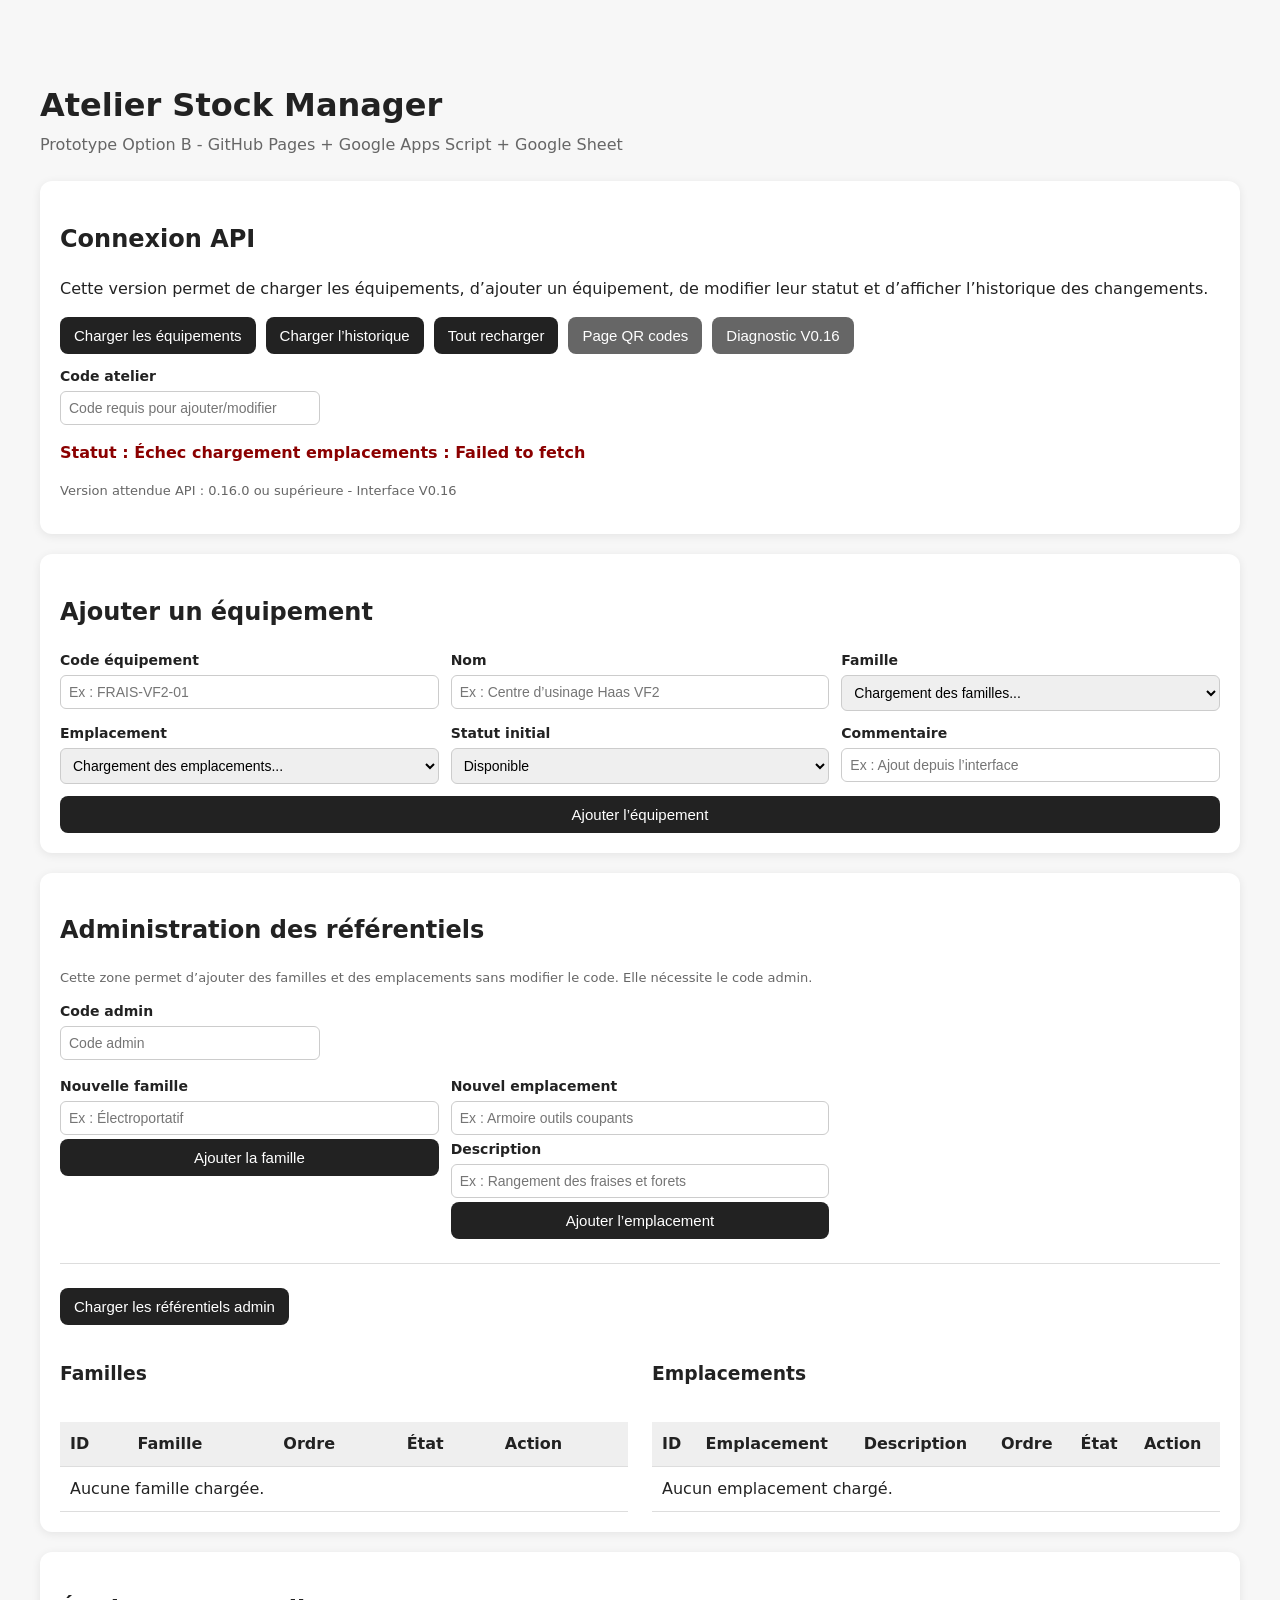
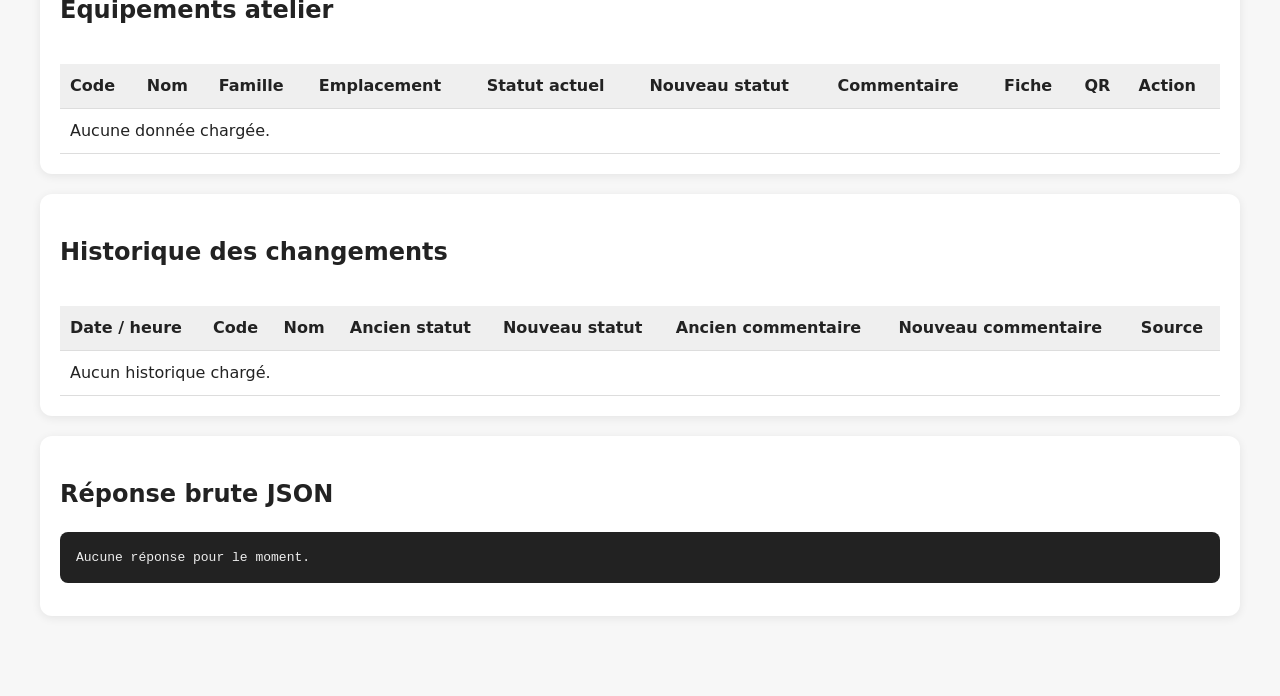
==== index.html @ b4b5df33 "v0.16 en route vers le phone" ====
<!doctype html>
<html lang="fr">
<head>
  <meta charset="utf-8">
  <title>Atelier Stock Manager - Prototype Option B</title>
  <meta name="viewport" content="width=device-width, initial-scale=1">

  <link rel="stylesheet" href="style.css?v=016">
</head>

<body>
  <header>
    <h1>Atelier Stock Manager</h1>
    <p class="subtitle">Prototype Option B - GitHub Pages + Google Apps Script + Google Sheet</p>
  </header>

  <section class="card">
    <h2>Connexion API</h2>
    <p>
      Cette version permet de charger les équipements, d’ajouter un équipement,
      de modifier leur statut et d’afficher l’historique des changements.
    </p>

    <div class="actions">
      <button id="loadButton">Charger les équipements</button>
      <button id="historyButton">Charger l’historique</button>
      <button id="refreshAllButton">Tout recharger</button>
      <a href="qrcodes.html" target="_blank"><button type="button" class="btn-secondary">Page QR codes</button></a>
      <a href="diagnostic.html" target="_blank"><button type="button" class="btn-secondary">Diagnostic V0.16</button></a>
    </div>

    <div class="form-field" style="max-width: 260px; margin-top: 12px;">
      <label for="writePin">Code atelier</label>
      <input id="writePin" type="password" placeholder="Code requis pour ajouter/modifier">
    </div>

    <p id="status">Statut : en attente</p>
    <p class="small">Version attendue API : 0.16.0 ou supérieure - Interface V0.16</p>
  </section>

 <section class="card">
  <h2>Ajouter un équipement</h2>

  <form id="addEquipementForm">
    <div class="form-grid">
      <div class="form-field">
        <label for="newCode">Code équipement</label>
        <input id="newCode" type="text" placeholder="Ex : FRAIS-VF2-01" required>
      </div>

      <div class="form-field">
        <label for="newNom">Nom</label>
        <input id="newNom" type="text" placeholder="Ex : Centre d’usinage Haas VF2" required>
      </div>

      <div class="form-field">
        <label for="newFamille">Famille</label>
        <select id="newFamille" required>
          <option value="">Chargement des familles...</option>
        </select>
      </div>

      <div class="form-field">
        <label for="newEmplacement">Emplacement</label>
        <select id="newEmplacement" required>
          <option value="">Chargement des emplacements...</option>
        </select>
      </div>

      <div class="form-field">
        <label for="newStatut">Statut initial</label>
        <select id="newStatut" required>
          <option value="Disponible">Disponible</option>
          <option value="Utilisé">Utilisé</option>
          <option value="Maintenance">Maintenance</option>
          <option value="Hors service">Hors service</option>
        </select>
      </div>

      <div class="form-field">
        <label for="newCommentaire">Commentaire</label>
        <input id="newCommentaire" type="text" placeholder="Ex : Ajout depuis l’interface">
      </div>

      <div class="form-field full">
        <button type="submit">Ajouter l’équipement</button>
      </div>
    </div>
  </form>
</section>

<section class="card">
  <h2>Administration des référentiels</h2>

  <p class="small">
    Cette zone permet d’ajouter des familles et des emplacements sans modifier le code.
    Elle nécessite le code admin.
  </p>

  <div class="form-field" style="max-width: 260px; margin-bottom: 16px;">
    <label for="adminPin">Code admin</label>
    <input id="adminPin" type="password" placeholder="Code admin">
  </div>

  <div class="form-grid">
    <form id="addFamilleForm" class="form-field">
      <label for="newNomFamille">Nouvelle famille</label>
      <input id="newNomFamille" type="text" placeholder="Ex : Électroportatif" required>
      <button type="submit">Ajouter la famille</button>
    </form>

    <form id="addEmplacementForm" class="form-field">
      <label for="newNomEmplacement">Nouvel emplacement</label>
      <input id="newNomEmplacement" type="text" placeholder="Ex : Armoire outils coupants" required>

      <label for="newDescriptionEmplacement">Description</label>
      <input id="newDescriptionEmplacement" type="text" placeholder="Ex : Rangement des fraises et forets">

      <button type="submit">Ajouter l’emplacement</button>
    </form>
  </div>
    <hr>

  <div class="actions">
    <button id="loadAdminReferentielsButton" type="button">Charger les référentiels admin</button>
  </div>

  <div class="admin-ref-grid">
    <div>
      <h3>Familles</h3>
      <div class="table-container">
        <table>
          <thead>
            <tr>
              <th>ID</th>
              <th>Famille</th>
              <th>Ordre</th>
              <th>État</th>
              <th>Action</th>
            </tr>
          </thead>
          <tbody id="adminFamillesBody">
            <tr>
              <td colspan="5">Aucune famille chargée.</td>
            </tr>
          </tbody>
        </table>
      </div>
    </div>

    <div>
      <h3>Emplacements</h3>
      <div class="table-container">
        <table>
          <thead>
            <tr>
              <th>ID</th>
              <th>Emplacement</th>
              <th>Description</th>
              <th>Ordre</th>
              <th>État</th>
              <th>Action</th>
            </tr>
          </thead>
          <tbody id="adminEmplacementsBody">
            <tr>
              <td colspan="6">Aucun emplacement chargé.</td>
            </tr>
          </tbody>
        </table>
      </div>
    </div>
  </div>
</section>

  <section class="card">
    <h2>Équipements atelier</h2>

    <div class="table-container">
      <table>
        <thead>
          <tr>
            <th>Code</th>
            <th>Nom</th>
            <th>Famille</th>
            <th>Emplacement</th>
            <th>Statut actuel</th>
            <th>Nouveau statut</th>
            <th>Commentaire</th>
            <th>Fiche</th>
            <th>QR</th>
            <th>Action</th>
          </tr>
        </thead>
        <tbody id="equipementsBody">
          <tr>
            <td colspan="10">Aucune donnée chargée.</td>
          </tr>
        </tbody>
      </table>
    </div>
  </section>

  <section class="card">
    <h2>Historique des changements</h2>

    <div class="table-container">
      <table>
        <thead>
          <tr>
            <th>Date / heure</th>
            <th>Code</th>
            <th>Nom</th>
            <th>Ancien statut</th>
            <th>Nouveau statut</th>
            <th>Ancien commentaire</th>
            <th>Nouveau commentaire</th>
            <th>Source</th>
          </tr>
        </thead>
        <tbody id="historiqueBody">
          <tr>
            <td colspan="8">Aucun historique chargé.</td>
          </tr>
        </tbody>
      </table>
    </div>
  </section>

  <section class="card">
    <h2>Réponse brute JSON</h2>
    <pre id="rawJson">Aucune réponse pour le moment.</pre>
  </section>

<script src="app.js?v=016"></script>
</body>
</html>
---- style.css ----
body {
      font-family: system-ui, Arial, sans-serif;
      max-width: 1200px;
      margin: 40px auto;
      padding: 20px;
      line-height: 1.5;
      background: #f7f7f7;
      color: #222;
    }

    header {
      margin-bottom: 24px;
    }

    h1 {
      margin-bottom: 4px;
    }

    .subtitle {
      color: #666;
      margin-top: 0;
    }

    .card {
      background: white;
      border-radius: 12px;
      padding: 20px;
      box-shadow: 0 2px 10px rgba(0,0,0,0.08);
      margin-bottom: 20px;
    }

    .actions {
      display: flex;
      gap: 10px;
      flex-wrap: wrap;
      margin-top: 10px;
    }

    .form-grid {
      display: grid;
      grid-template-columns: repeat(3, 1fr);
      gap: 12px;
    }

    .form-field {
      display: flex;
      flex-direction: column;
      gap: 4px;
    }

    .form-field.full {
      grid-column: 1 / -1;
    }

    label {
      font-size: 14px;
      font-weight: bold;
    }

    button {
      padding: 10px 14px;
      font-size: 15px;
      cursor: pointer;
      border: none;
      border-radius: 8px;
      background: #222;
      color: white;
    }

    button:hover {
      background: #444;
    }

    select, input {
      padding: 8px;
      border: 1px solid #ccc;
      border-radius: 6px;
      font-size: 14px;
      width: 100%;
      box-sizing: border-box;
    }

    #status {
      font-weight: bold;
    }

    .ok {
      color: green;
    }

    .ko {
      color: darkred;
    }

    table {
      width: 100%;
      border-collapse: collapse;
      margin-top: 16px;
      background: white;
    }

    th, td {
      border-bottom: 1px solid #ddd;
      padding: 10px;
      text-align: left;
      vertical-align: top;
    }

    th {
      background: #efefef;
    }

    .badge {
      display: inline-block;
      padding: 4px 8px;
      border-radius: 999px;
      font-size: 13px;
      font-weight: bold;
      background: #eee;
    }

    .statut-disponible {
      background: #d9f7d9;
      color: #166316;
    }

    .statut-utilise {
      background: #fff1c2;
      color: #7a5600;
    }

    .statut-maintenance {
      background: #ffd9d9;
      color: #8a1f1f;
    }

    .statut-hors-service {
      background: #ddd;
      color: #333;
    }

    .small {
      font-size: 13px;
      color: #666;
    }

    .table-container {
      overflow-x: auto;
    }

    pre {
      background: #222;
      color: #eee;
      padding: 16px;
      border-radius: 8px;
      overflow-x: auto;
      white-space: pre-wrap;
      font-size: 13px;
    }

    @media (max-width: 800px) {
      .form-grid {
        grid-template-columns: 1fr;
      }
    }
hr {
  border: none;
  border-top: 1px solid #ddd;
  margin: 24px 0;
}

.admin-ref-grid {
  display: grid;
  grid-template-columns: 1fr;
  gap: 24px;
  margin-top: 16px;
}

.ref-inactive {
  opacity: 0.55;
  background: #f4f4f4;
}

.btn-secondary {
  background: #666;
}

.btn-secondary:hover {
  background: #777;
}

.btn-warning {
  background: #8a1f1f;
}

.btn-warning:hover {
  background: #a52a2a;
}

.btn-success {
  background: #166316;
}

.btn-success:hover {
  background: #1f7d1f;
}

@media (min-width: 1000px) {
  .admin-ref-grid {
    grid-template-columns: 1fr 1fr;
  }
}

/* V0.13 - Fiche équipement */
.qr-link-box {
  background: #f4f4f4;
  color: #222;
  border: 1px solid #ddd;
}

.fiche-table th {
  width: 220px;
}


/* V0.14 - QR codes */
.qr-toolbar {
  display: flex;
  gap: 10px;
  flex-wrap: wrap;
  margin-top: 12px;
}

.qr-grid {
  display: grid;
  grid-template-columns: repeat(auto-fill, minmax(260px, 1fr));
  gap: 16px;
  margin-top: 16px;
}

.qr-card {
  border: 1px solid #ddd;
  border-radius: 12px;
  padding: 14px;
  background: white;
  break-inside: avoid;
  page-break-inside: avoid;
}

.qr-card h3 {
  margin: 0 0 4px 0;
  font-size: 16px;
}

.qr-card p {
  margin: 4px 0;
}

.qr-box {
  display: flex;
  justify-content: center;
  align-items: center;
  min-height: 180px;
  margin: 12px 0;
}

.qr-box img,
.qr-box canvas {
  max-width: 170px;
  max-height: 170px;
}

.qr-url {
  font-size: 11px;
  word-break: break-all;
  background: #f4f4f4;
  padding: 8px;
  border-radius: 6px;
}

.print-only {
  display: none;
}

@media print {
  body {
    max-width: none;
    margin: 0;
    padding: 0;
    background: white;
  }

  header,
  .no-print,
  #rawJson,
  #status,
  .debug-card {
    display: none !important;
  }

  .card {
    box-shadow: none;
    border-radius: 0;
    padding: 0;
    margin: 0;
  }

  .qr-grid {
    grid-template-columns: repeat(2, 1fr);
    gap: 12px;
  }

  .qr-card {
    border: 1px solid #000;
    border-radius: 0;
  }

  .print-only {
    display: block;
  }
}

/* V0.15 - Diagnostic et stabilisation */
.diagnostic-summary {
  padding: 14px;
  border-radius: 10px;
  background: #f4f4f4;
  font-weight: bold;
}

.diagnostic-ok {
  background: #d9f7d9;
  color: #166316;
}

.diagnostic-ko {
  background: #ffd9d9;
  color: #8a1f1f;
}

.diagnostic-ko-row {
  background: #fff0f0;
}

.checklist {
  display: grid;
  gap: 10px;
}

.checklist label {
  font-weight: normal;
}

.checklist input {
  width: auto;
  margin-right: 8px;
}

.no-print {
  display: block;
}

@media print {
  .no-print,
  .actions,
  #rawJson {
    display: none !important;
  }

  body {
    margin: 0;
    padding: 12px;
    background: white;
  }

  .card {
    box-shadow: none;
    border: 1px solid #ddd;
    break-inside: avoid;
    page-break-inside: avoid;
  }
}


/* V0.16 - Optimisation smartphone / usage terrain */
textarea {
  padding: 8px;
  border: 1px solid #ccc;
  border-radius: 6px;
  font-size: 14px;
  width: 100%;
  box-sizing: border-box;
  font-family: inherit;
  resize: vertical;
}

.fiche-page {
  max-width: 980px;
}

.mobile-header h1 {
  font-size: clamp(1.7rem, 5vw, 2.4rem);
}

.fiche-hero {
  border-left: 6px solid #222;
}

.fiche-hero-top {
  display: flex;
  justify-content: space-between;
  gap: 16px;
  align-items: flex-start;
  flex-wrap: wrap;
}

.fiche-hero h2 {
  margin-top: 0;
  font-size: clamp(1.4rem, 4vw, 2rem);
}

.fiche-statut-hero .badge {
  font-size: 1rem;
  padding: 8px 12px;
}

.label-muted {
  text-transform: uppercase;
  letter-spacing: 0.04em;
  margin-bottom: 4px;
}

.fiche-info-grid {
  display: grid;
  grid-template-columns: repeat(4, 1fr);
  gap: 12px;
  margin-top: 18px;
}

.info-tile {
  background: #f4f4f4;
  border-radius: 10px;
  padding: 12px;
}

.info-tile span,
.comment-box span {
  display: block;
  color: #666;
  font-size: 13px;
  margin-bottom: 4px;
}

.info-tile strong {
  font-size: 1rem;
}

.comment-box {
  margin-top: 16px;
  background: #f4f4f4;
  border-radius: 10px;
  padding: 12px;
}

.comment-box p {
  margin: 0;
  white-space: pre-wrap;
}

.mobile-action-card {
  border: 2px solid #222;
}

.status-button-grid {
  display: grid;
  grid-template-columns: repeat(4, 1fr);
  gap: 10px;
  margin: 14px 0;
}

.quick-status {
  min-height: 58px;
  font-size: 16px;
  border: 3px solid transparent;
}

.quick-status.selected {
  outline: 3px solid #222;
  outline-offset: 2px;
  transform: translateY(-1px);
}

.statut-button-disponible {
  background: #166316;
}

.statut-button-utilise {
  background: #7a5600;
}

.statut-button-maintenance {
  background: #8a1f1f;
}

.statut-button-hors-service {
  background: #333;
}

.mobile-actions-full button {
  width: 100%;
  min-height: 52px;
  font-size: 17px;
}

@media (max-width: 800px) {
  body {
    margin: 0;
    padding: 12px;
  }

  .card {
    padding: 16px;
    border-radius: 14px;
  }

  .actions {
    flex-direction: column;
  }

  .actions a,
  .actions button {
    width: 100%;
  }

  .fiche-info-grid {
    grid-template-columns: 1fr 1fr;
  }

  .status-button-grid {
    grid-template-columns: 1fr 1fr;
  }

  .quick-status {
    min-height: 64px;
    font-size: 17px;
  }

  .history-mobile-container table {
    min-width: 760px;
  }
}

@media (max-width: 480px) {
  .fiche-info-grid {
    grid-template-columns: 1fr;
  }

  .status-button-grid {
    grid-template-columns: 1fr;
  }
}
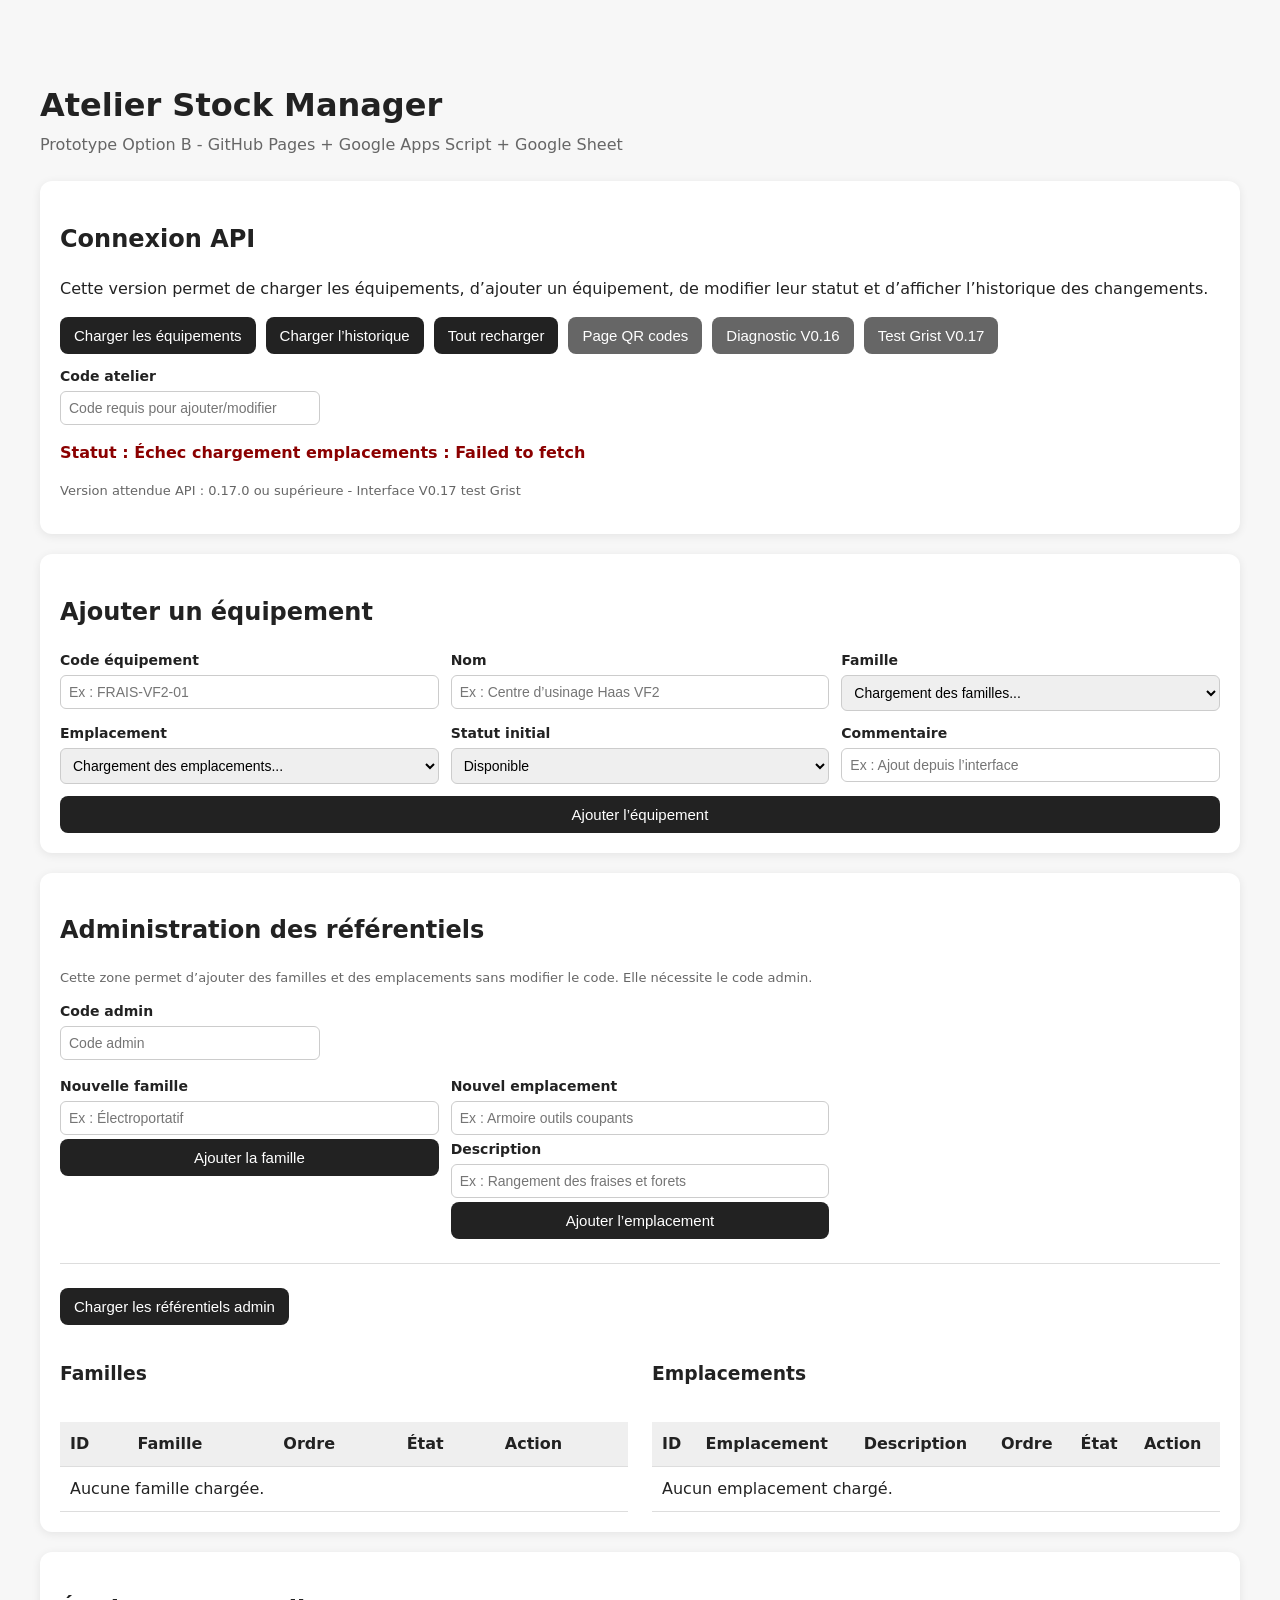
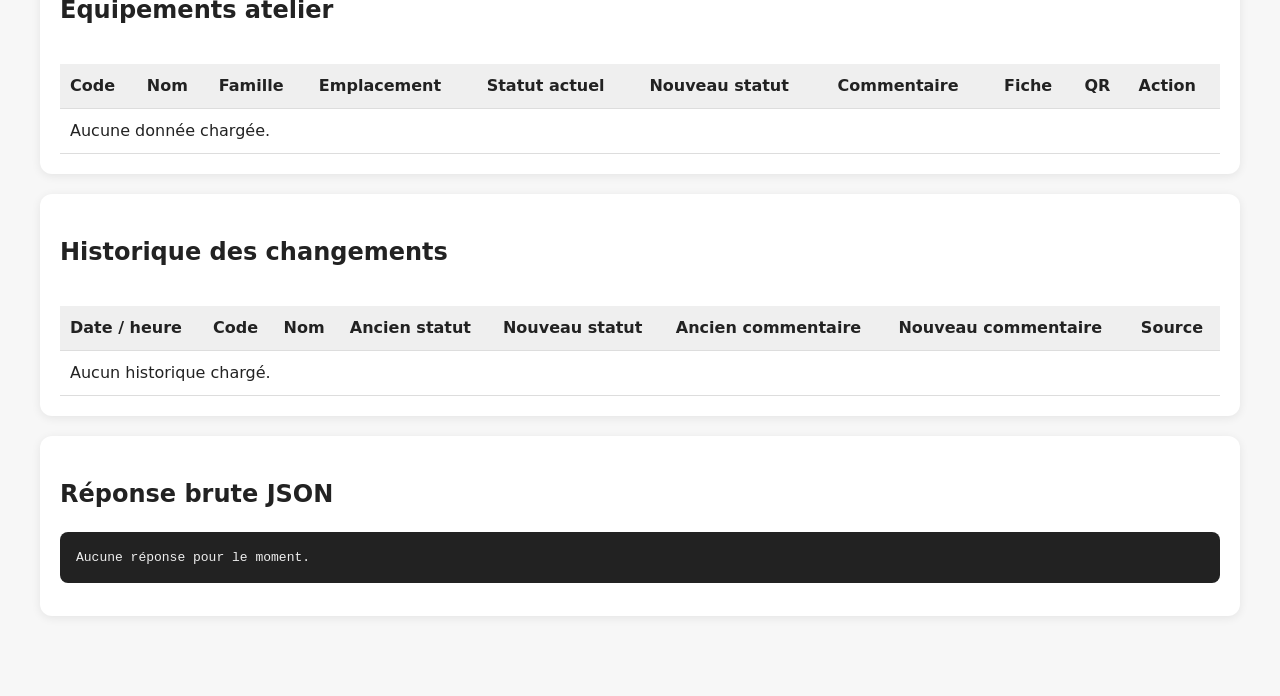
==== commit 71f36569: "v017 Ajout page test Grist V0.17" ====
--- a/index.html
+++ b/index.html
@@ -5,7 +5,7 @@
   <title>Atelier Stock Manager - Prototype Option B</title>
   <meta name="viewport" content="width=device-width, initial-scale=1">
 
-  <link rel="stylesheet" href="style.css?v=016">
+  <link rel="stylesheet" href="style.css?v=017">
 </head>
 
 <body>
@@ -27,6 +27,7 @@
       <button id="refreshAllButton">Tout recharger</button>
       <a href="qrcodes.html" target="_blank"><button type="button" class="btn-secondary">Page QR codes</button></a>
       <a href="diagnostic.html" target="_blank"><button type="button" class="btn-secondary">Diagnostic V0.16</button></a>
+      <a href="grist-test.html" target="_blank"><button type="button" class="btn-secondary">Test Grist V0.17</button></a>
     </div>
 
     <div class="form-field" style="max-width: 260px; margin-top: 12px;">
@@ -35,7 +36,7 @@
     </div>
 
     <p id="status">Statut : en attente</p>
-    <p class="small">Version attendue API : 0.16.0 ou supérieure - Interface V0.16</p>
+    <p class="small">Version attendue API : 0.17.0 ou supérieure - Interface V0.17 test Grist</p>
   </section>
 
  <section class="card">
@@ -232,6 +233,6 @@
     <pre id="rawJson">Aucune réponse pour le moment.</pre>
   </section>
 
-<script src="app.js?v=016"></script>
+<script src="app.js?v=017"></script>
 </body>
 </html>
--- a/style.css
+++ b/style.css
@@ -559,3 +559,53 @@
     grid-template-columns: 1fr;
   }
 }
+
+
+/* V0.17 - page test Grist */
+.summary-grid {
+  display: grid;
+  grid-template-columns: repeat(4, 1fr);
+  gap: 12px;
+  margin-top: 12px;
+}
+
+.summary-box {
+  background: #f4f4f4;
+  border-radius: 10px;
+  padding: 14px;
+  display: flex;
+  flex-direction: column;
+  gap: 6px;
+}
+
+.summary-box span {
+  font-size: 24px;
+  font-weight: bold;
+}
+
+.test-ok {
+  background: #d9f7d9;
+  color: #166316;
+}
+
+.test-warn {
+  background: #fff1c2;
+  color: #7a5600;
+}
+
+.test-ko {
+  background: #ffd9d9;
+  color: #8a1f1f;
+}
+
+@media (max-width: 800px) {
+  .summary-grid {
+    grid-template-columns: 1fr 1fr;
+  }
+}
+
+@media (max-width: 480px) {
+  .summary-grid {
+    grid-template-columns: 1fr;
+  }
+}
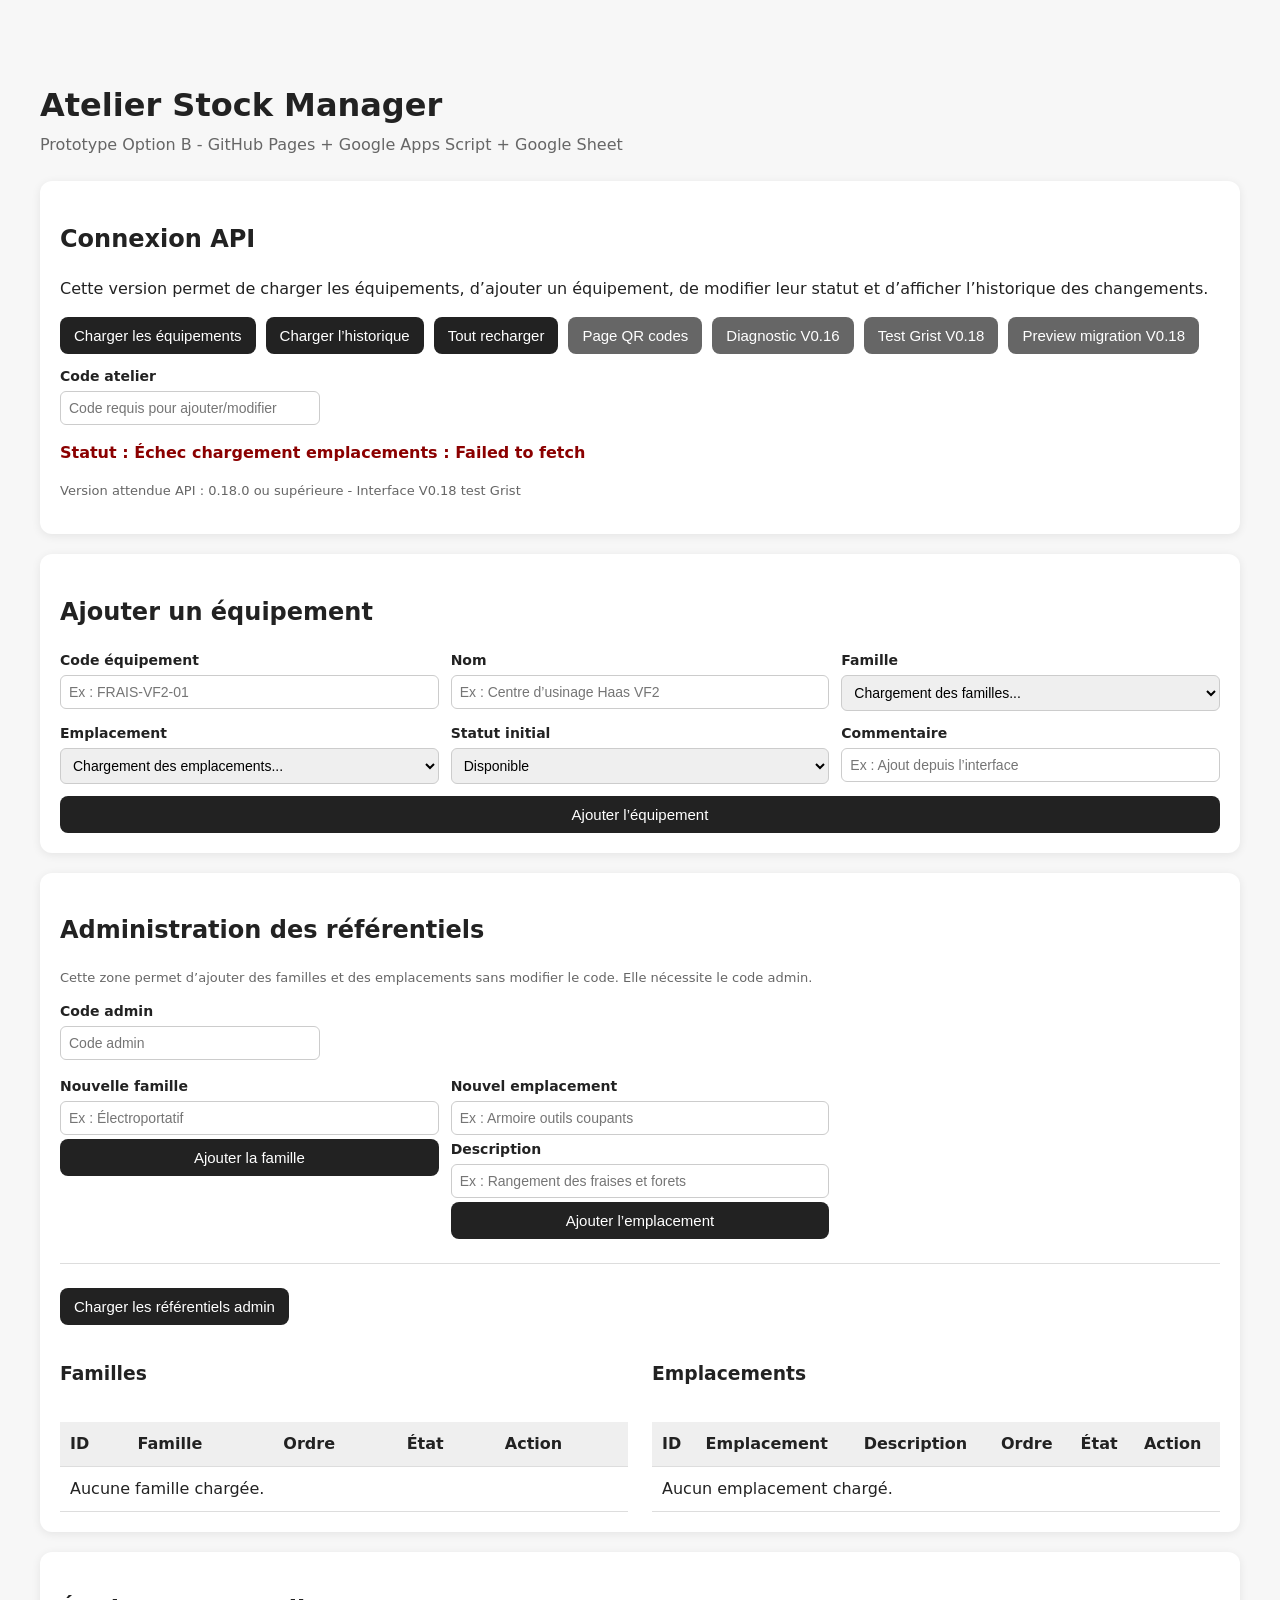
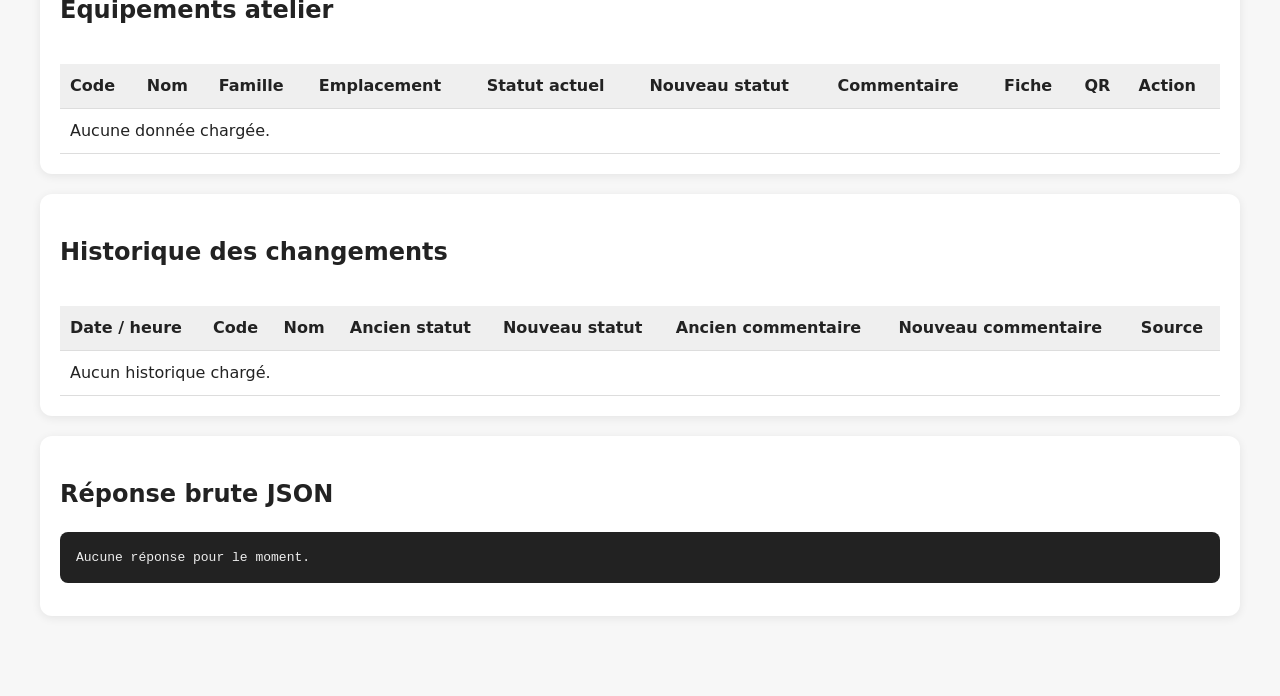
==== commit 4c011196: "v018 migration grist" ====
--- a/index.html
+++ b/index.html
@@ -5,7 +5,7 @@
   <title>Atelier Stock Manager - Prototype Option B</title>
   <meta name="viewport" content="width=device-width, initial-scale=1">
 
-  <link rel="stylesheet" href="style.css?v=017">
+  <link rel="stylesheet" href="style.css?v=018">
 </head>
 
 <body>
@@ -27,7 +27,8 @@
       <button id="refreshAllButton">Tout recharger</button>
       <a href="qrcodes.html" target="_blank"><button type="button" class="btn-secondary">Page QR codes</button></a>
       <a href="diagnostic.html" target="_blank"><button type="button" class="btn-secondary">Diagnostic V0.16</button></a>
-      <a href="grist-test.html" target="_blank"><button type="button" class="btn-secondary">Test Grist V0.17</button></a>
+      <a href="grist-test.html" target="_blank"><button type="button" class="btn-secondary">Test Grist V0.18</button></a>
+      <a href="migration-test.html" target="_blank"><button type="button" class="btn-secondary">Preview migration V0.18</button></a>
     </div>
 
     <div class="form-field" style="max-width: 260px; margin-top: 12px;">
@@ -36,7 +37,7 @@
     </div>
 
     <p id="status">Statut : en attente</p>
-    <p class="small">Version attendue API : 0.17.0 ou supérieure - Interface V0.17 test Grist</p>
+    <p class="small">Version attendue API : 0.18.0 ou supérieure - Interface V0.18 test Grist</p>
   </section>
 
  <section class="card">
@@ -233,6 +234,6 @@
     <pre id="rawJson">Aucune réponse pour le moment.</pre>
   </section>
 
-<script src="app.js?v=017"></script>
+<script src="app.js?v=018"></script>
 </body>
 </html>
--- a/style.css
+++ b/style.css
@@ -609,3 +609,11 @@
     grid-template-columns: 1fr;
   }
 }
+
+
+.migration-highlight {
+  background: #fff6d6;
+  border-left: 4px solid #c98a00;
+  padding: 12px;
+  border-radius: 8px;
+}
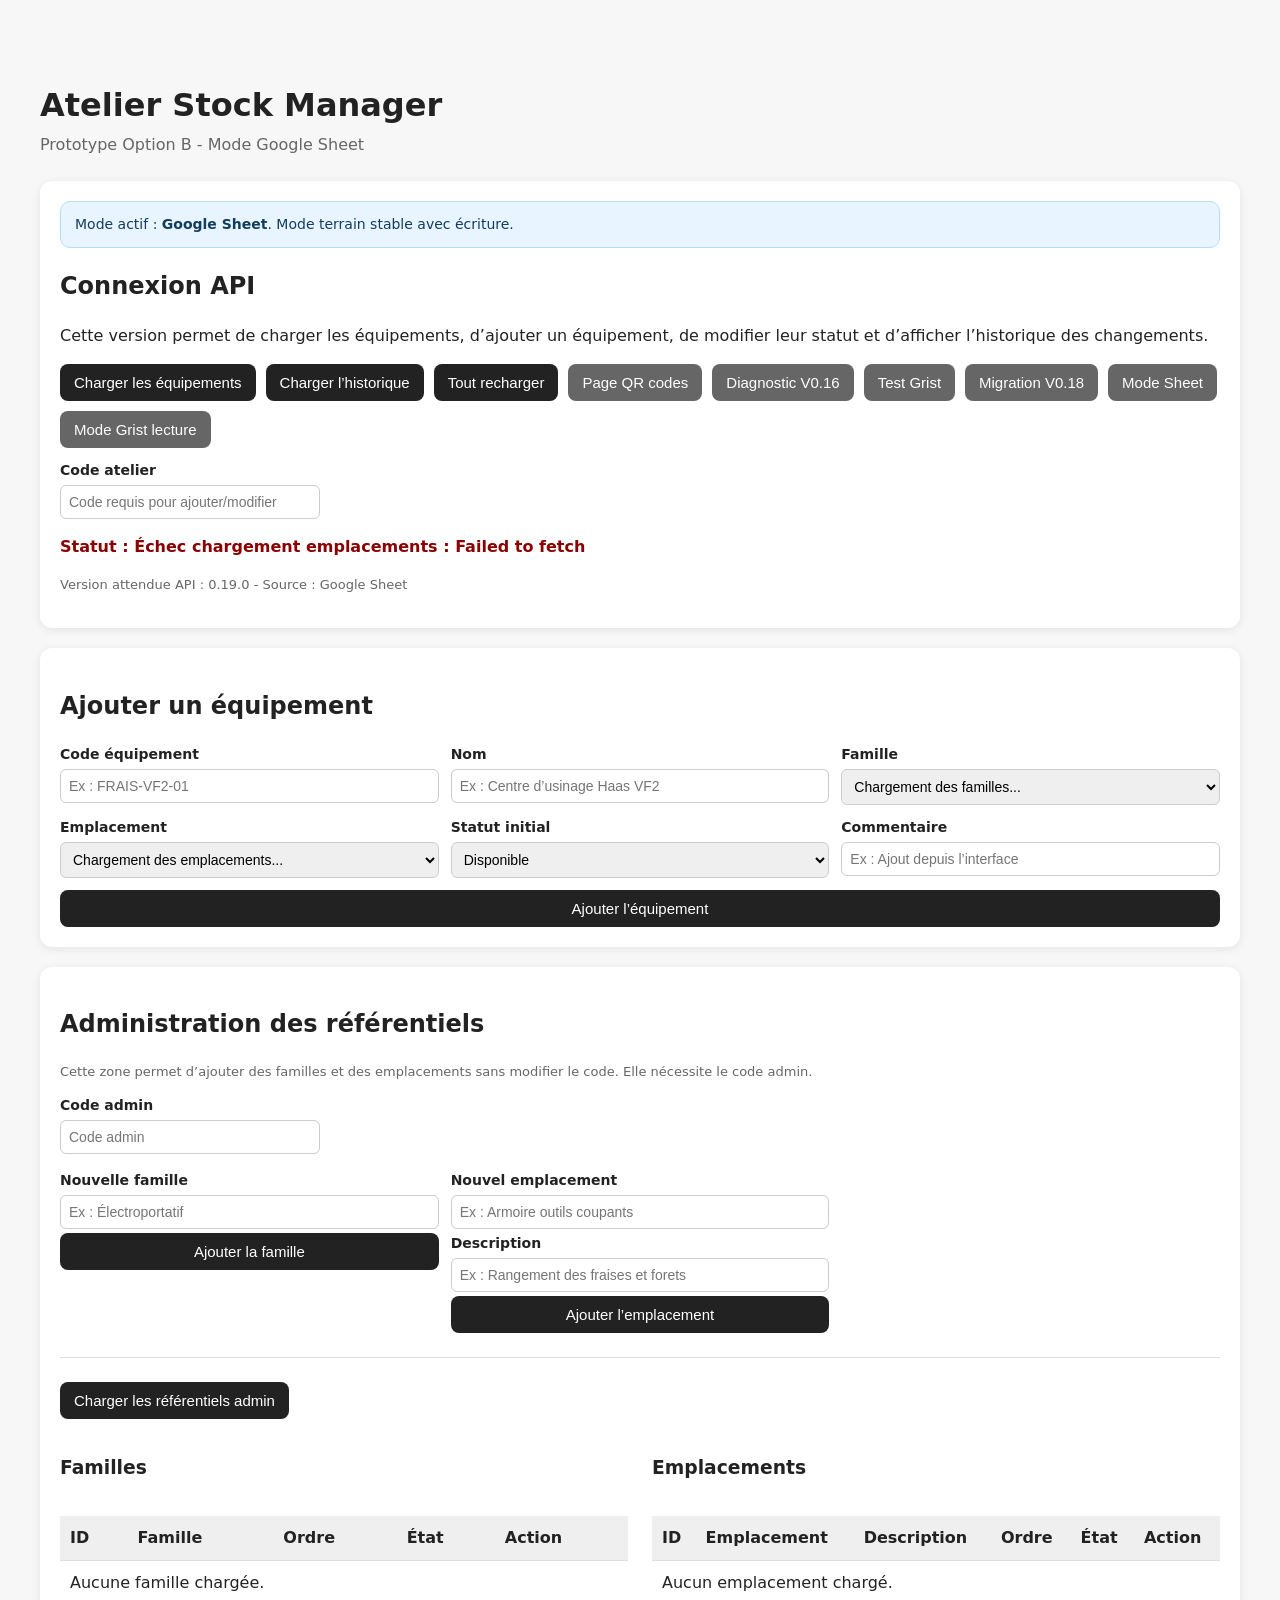
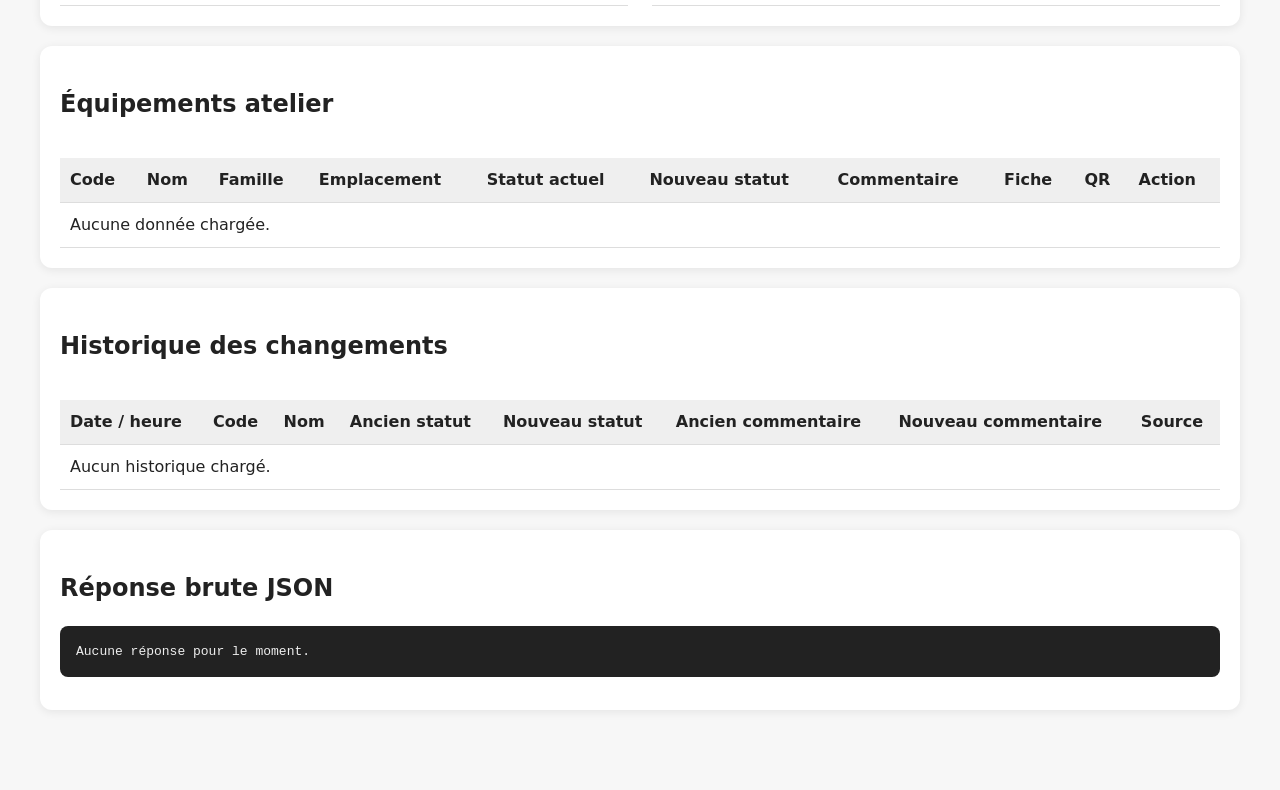
==== commit 62f5ac9b: "v0.19 Lecture Grist en mode test V0.19" ====
--- a/index.html
+++ b/index.html
@@ -5,7 +5,7 @@
   <title>Atelier Stock Manager - Prototype Option B</title>
   <meta name="viewport" content="width=device-width, initial-scale=1">
 
-  <link rel="stylesheet" href="style.css?v=018">
+  <link rel="stylesheet" href="style.css?v=019">
 </head>
 
 <body>
@@ -27,8 +27,8 @@
       <button id="refreshAllButton">Tout recharger</button>
       <a href="qrcodes.html" target="_blank"><button type="button" class="btn-secondary">Page QR codes</button></a>
       <a href="diagnostic.html" target="_blank"><button type="button" class="btn-secondary">Diagnostic V0.16</button></a>
-      <a href="grist-test.html" target="_blank"><button type="button" class="btn-secondary">Test Grist V0.18</button></a>
-      <a href="migration-test.html" target="_blank"><button type="button" class="btn-secondary">Preview migration V0.18</button></a>
+      <a href="grist-test.html" target="_blank"><button type="button" class="btn-secondary">Test Grist</button></a>
+      <a href="migration-test.html" target="_blank"><button type="button" class="btn-secondary">Migration V0.18</button></a>
     </div>
 
     <div class="form-field" style="max-width: 260px; margin-top: 12px;">
@@ -37,7 +37,7 @@
     </div>
 
     <p id="status">Statut : en attente</p>
-    <p class="small">Version attendue API : 0.18.0 ou supérieure - Interface V0.18 test Grist</p>
+    <p class="small">Version attendue API : 0.19.0 - Interface lecture Grist en test</p>
   </section>
 
  <section class="card">
@@ -234,6 +234,6 @@
     <pre id="rawJson">Aucune réponse pour le moment.</pre>
   </section>
 
-<script src="app.js?v=018"></script>
+<script src="app.js?v=019"></script>
 </body>
 </html>
--- a/style.css
+++ b/style.css
@@ -617,3 +617,32 @@
   padding: 12px;
   border-radius: 8px;
 }
+
+
+/* V0.19 - Affichage du mode de source de données */
+.source-banner {
+  padding: 12px 14px;
+  border-radius: 10px;
+  margin-bottom: 14px;
+  font-size: 14px;
+}
+
+.source-sheet {
+  background: #e8f4ff;
+  color: #123d5d;
+  border: 1px solid #b9dcf5;
+}
+
+.source-grist {
+  background: #fff4d6;
+  color: #604400;
+  border: 1px solid #f1d48a;
+}
+
+button:disabled,
+input:disabled,
+select:disabled,
+textarea:disabled {
+  opacity: 0.55;
+  cursor: not-allowed;
+}
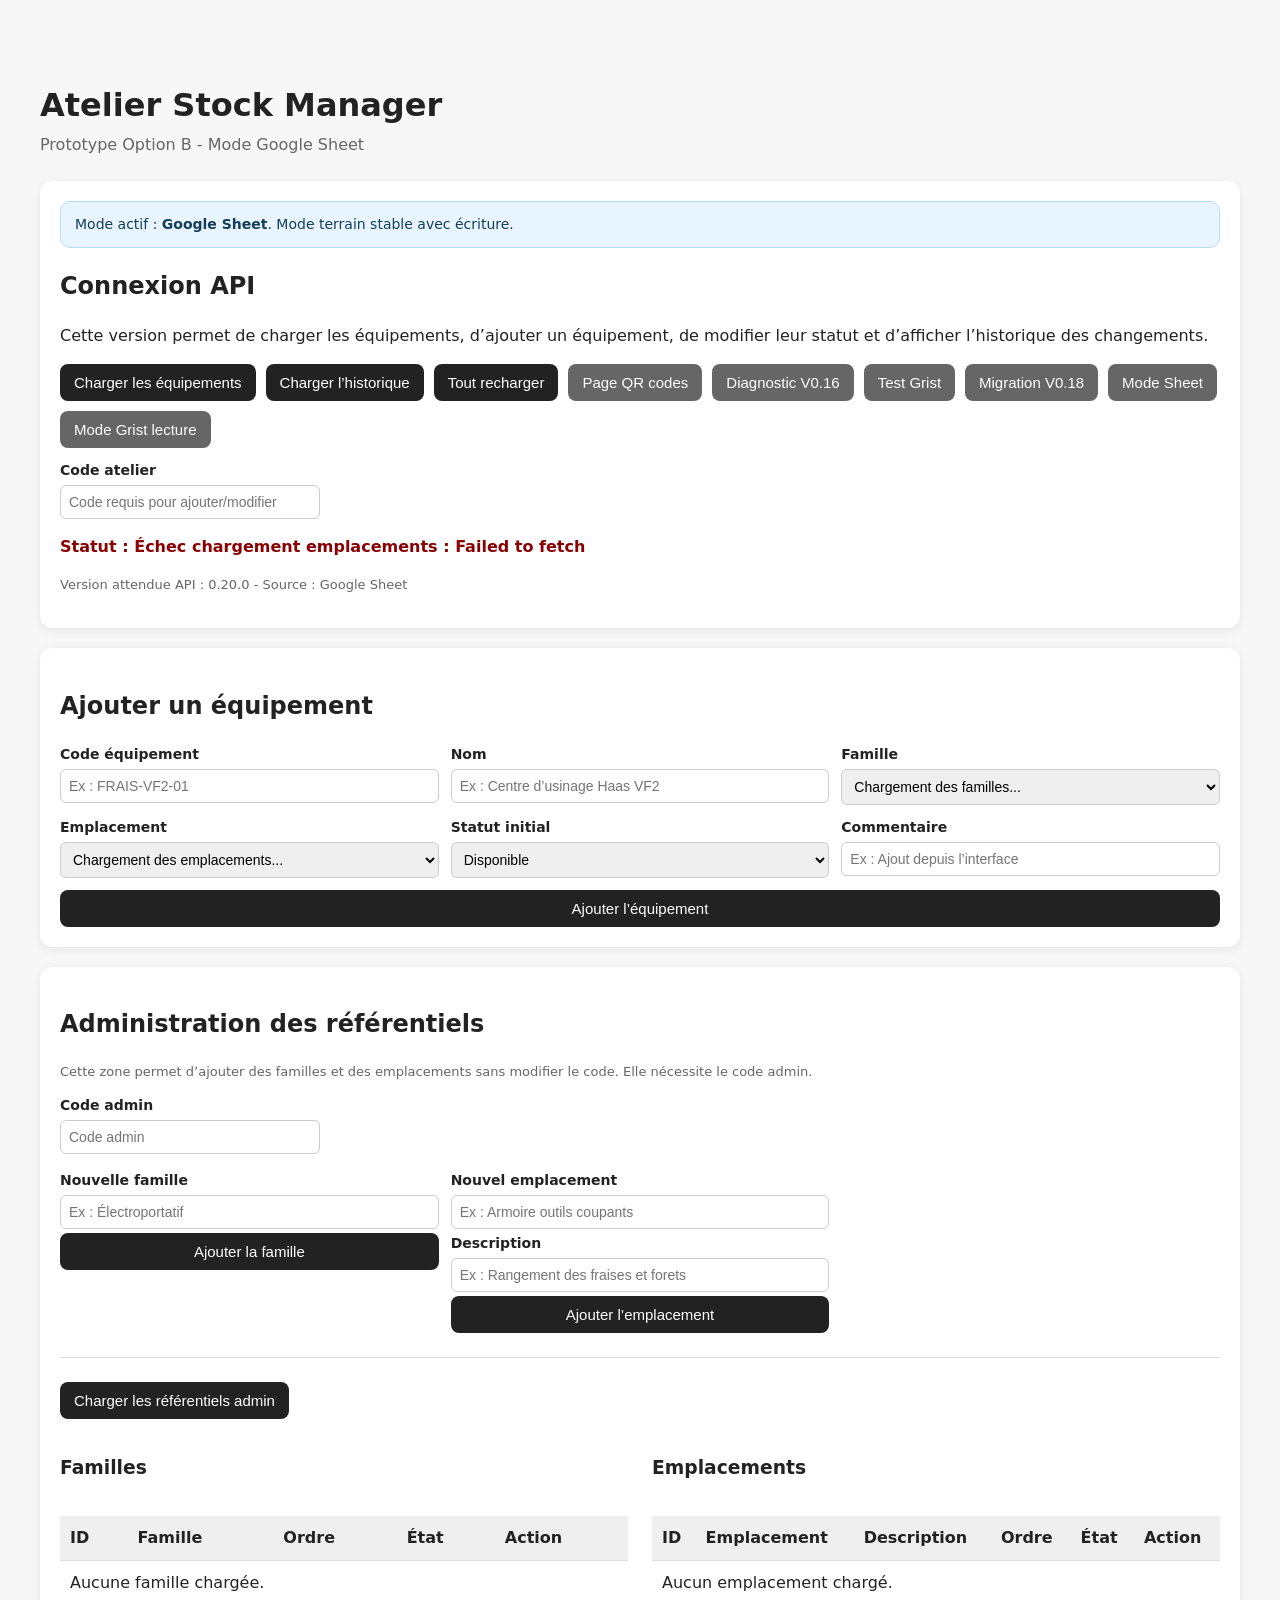
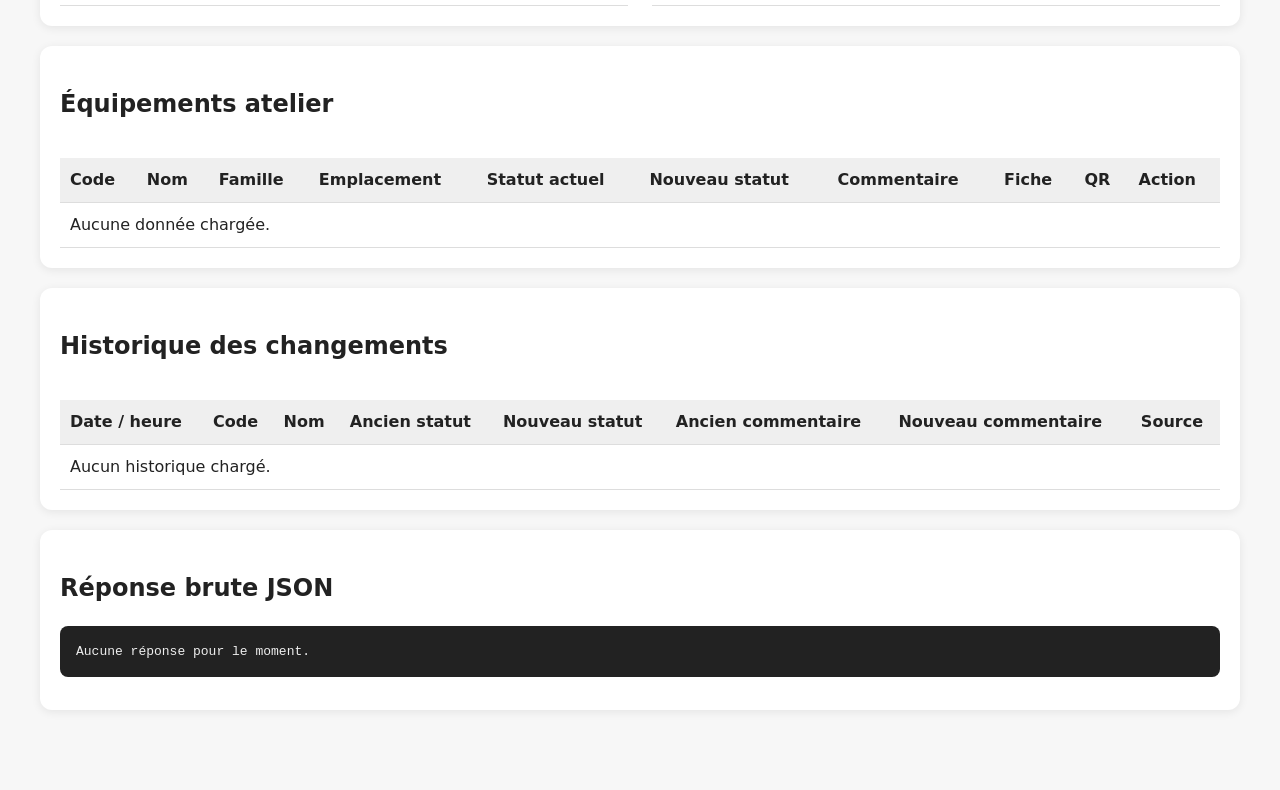
==== commit 5be5c469: "v0.20a Écriture Grist statut V0.20a" ====
--- a/index.html
+++ b/index.html
@@ -37,7 +37,7 @@
     </div>
 
     <p id="status">Statut : en attente</p>
-    <p class="small">Version attendue API : 0.19.0 - Interface lecture Grist en test</p>
+    <p class="small">Version attendue API : 0.20.0 - Interface Grist écriture statut en test</p>
   </section>
 
  <section class="card">
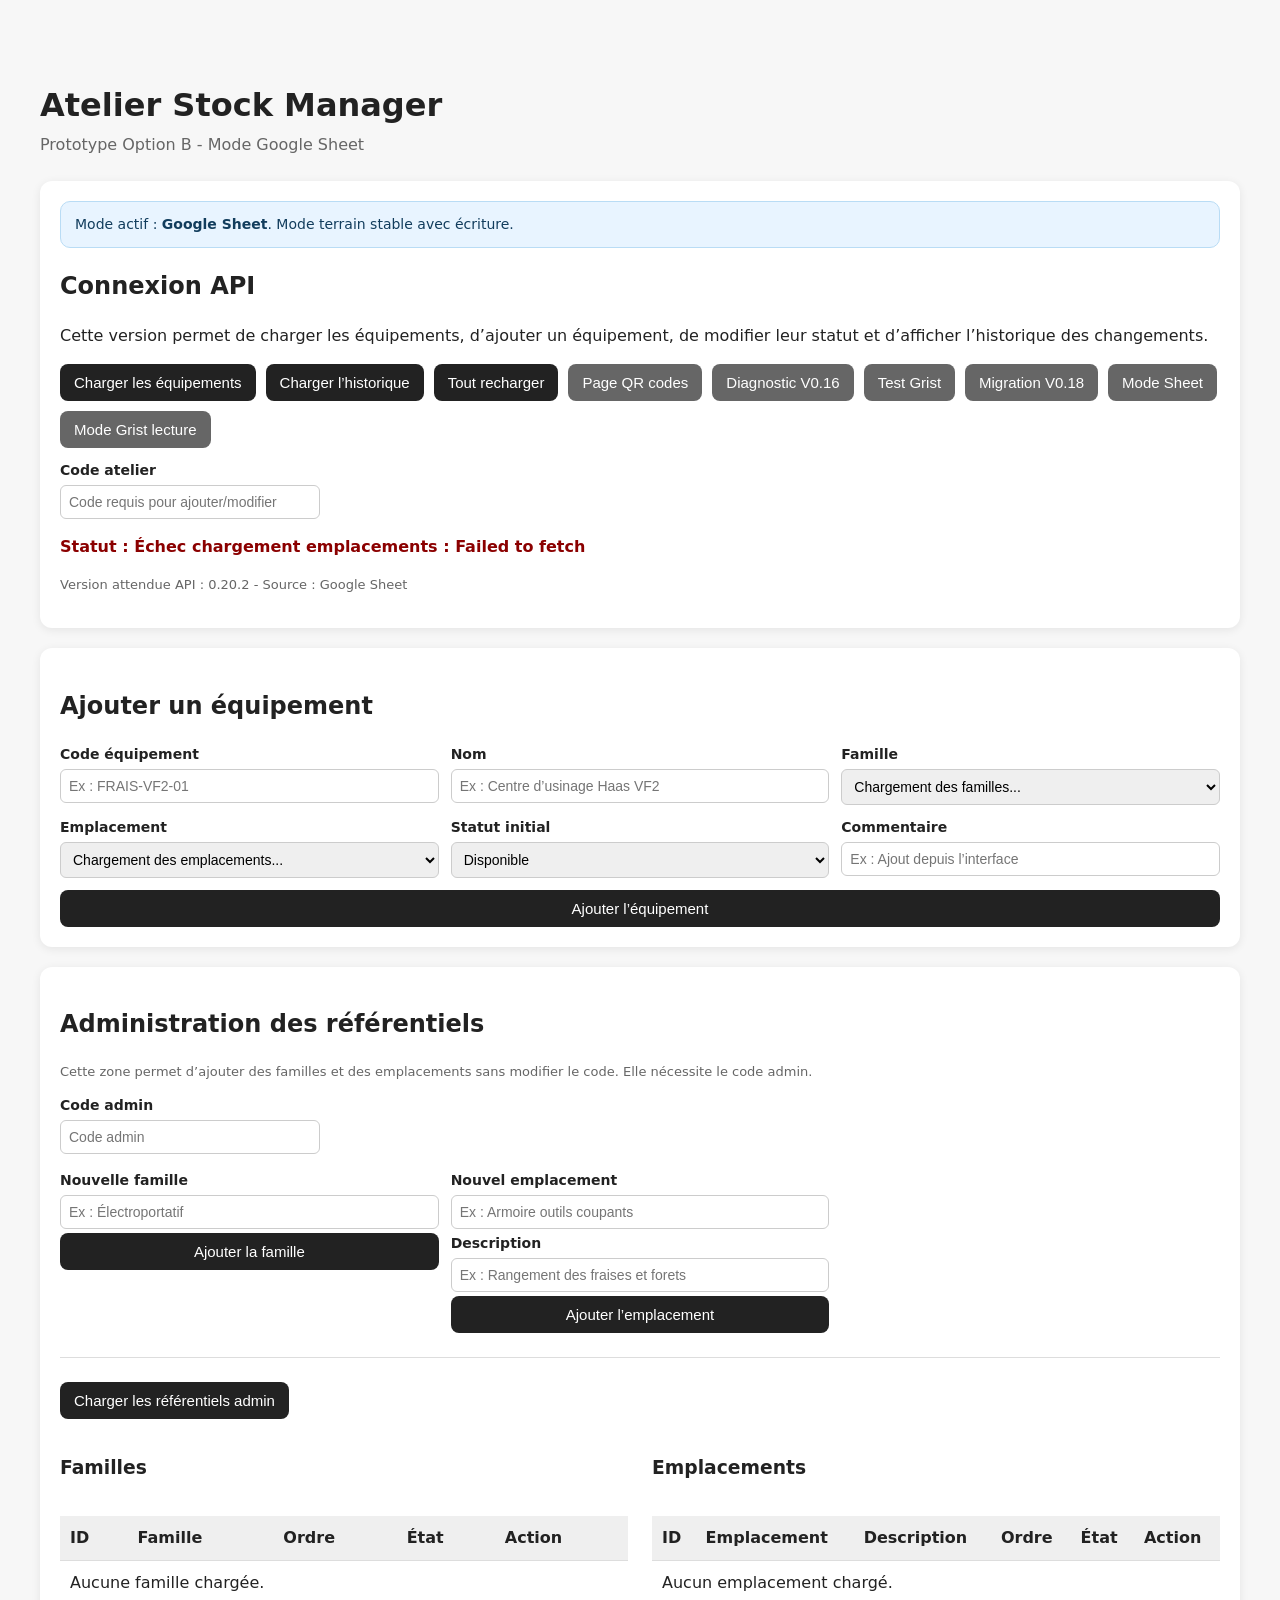
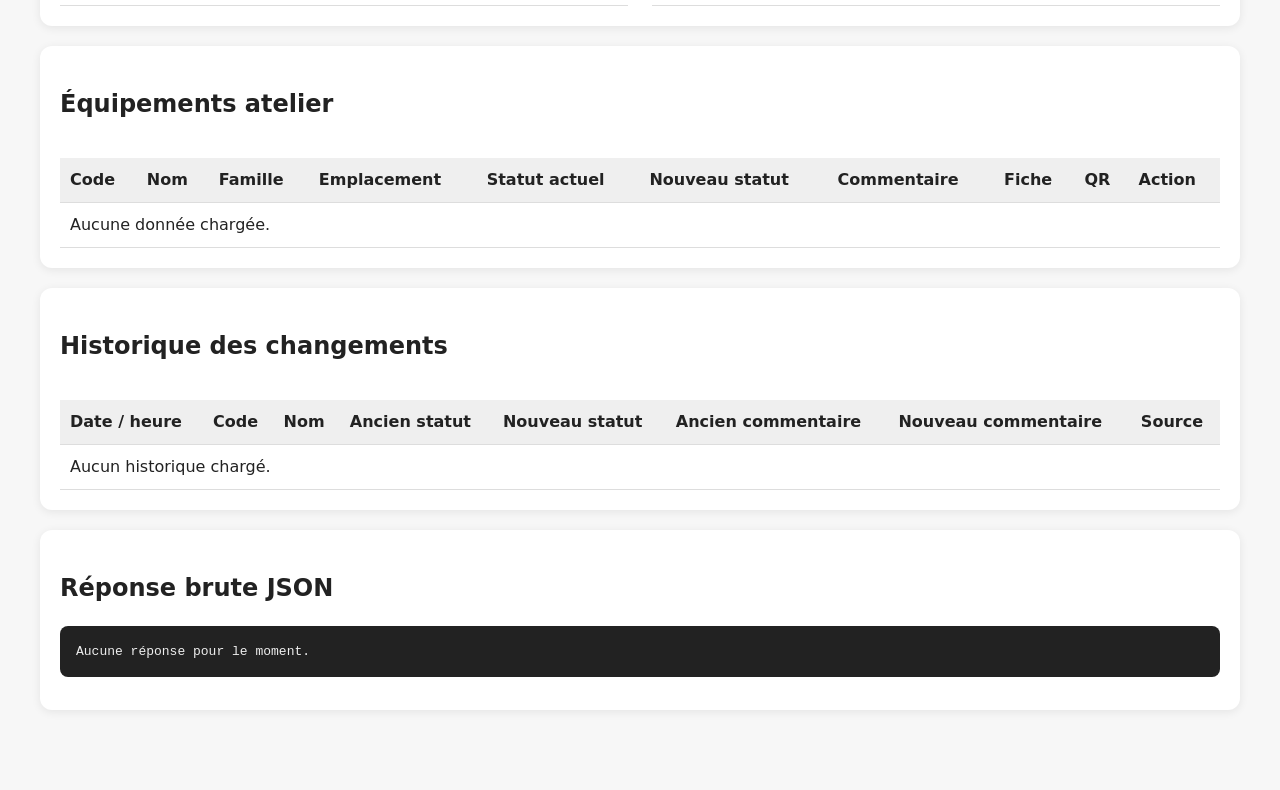
==== commit 26dd1e36: "v0.20c Ajout équipement Grist V0.20c" ====
--- a/index.html
+++ b/index.html
@@ -5,7 +5,7 @@
   <title>Atelier Stock Manager - Prototype Option B</title>
   <meta name="viewport" content="width=device-width, initial-scale=1">
 
-  <link rel="stylesheet" href="style.css?v=019">
+  <link rel="stylesheet" href="style.css?v=020c">
 </head>
 
 <body>
@@ -37,7 +37,7 @@
     </div>
 
     <p id="status">Statut : en attente</p>
-    <p class="small">Version attendue API : 0.20.0 - Interface Grist écriture statut en test</p>
+    <p class="small">Version attendue API : 0.20.2 - Interface Grist ajout équipement + statut en test</p>
   </section>
 
  <section class="card">
@@ -234,6 +234,6 @@
     <pre id="rawJson">Aucune réponse pour le moment.</pre>
   </section>
 
-<script src="app.js?v=019"></script>
+<script src="app.js?v=020c"></script>
 </body>
 </html>
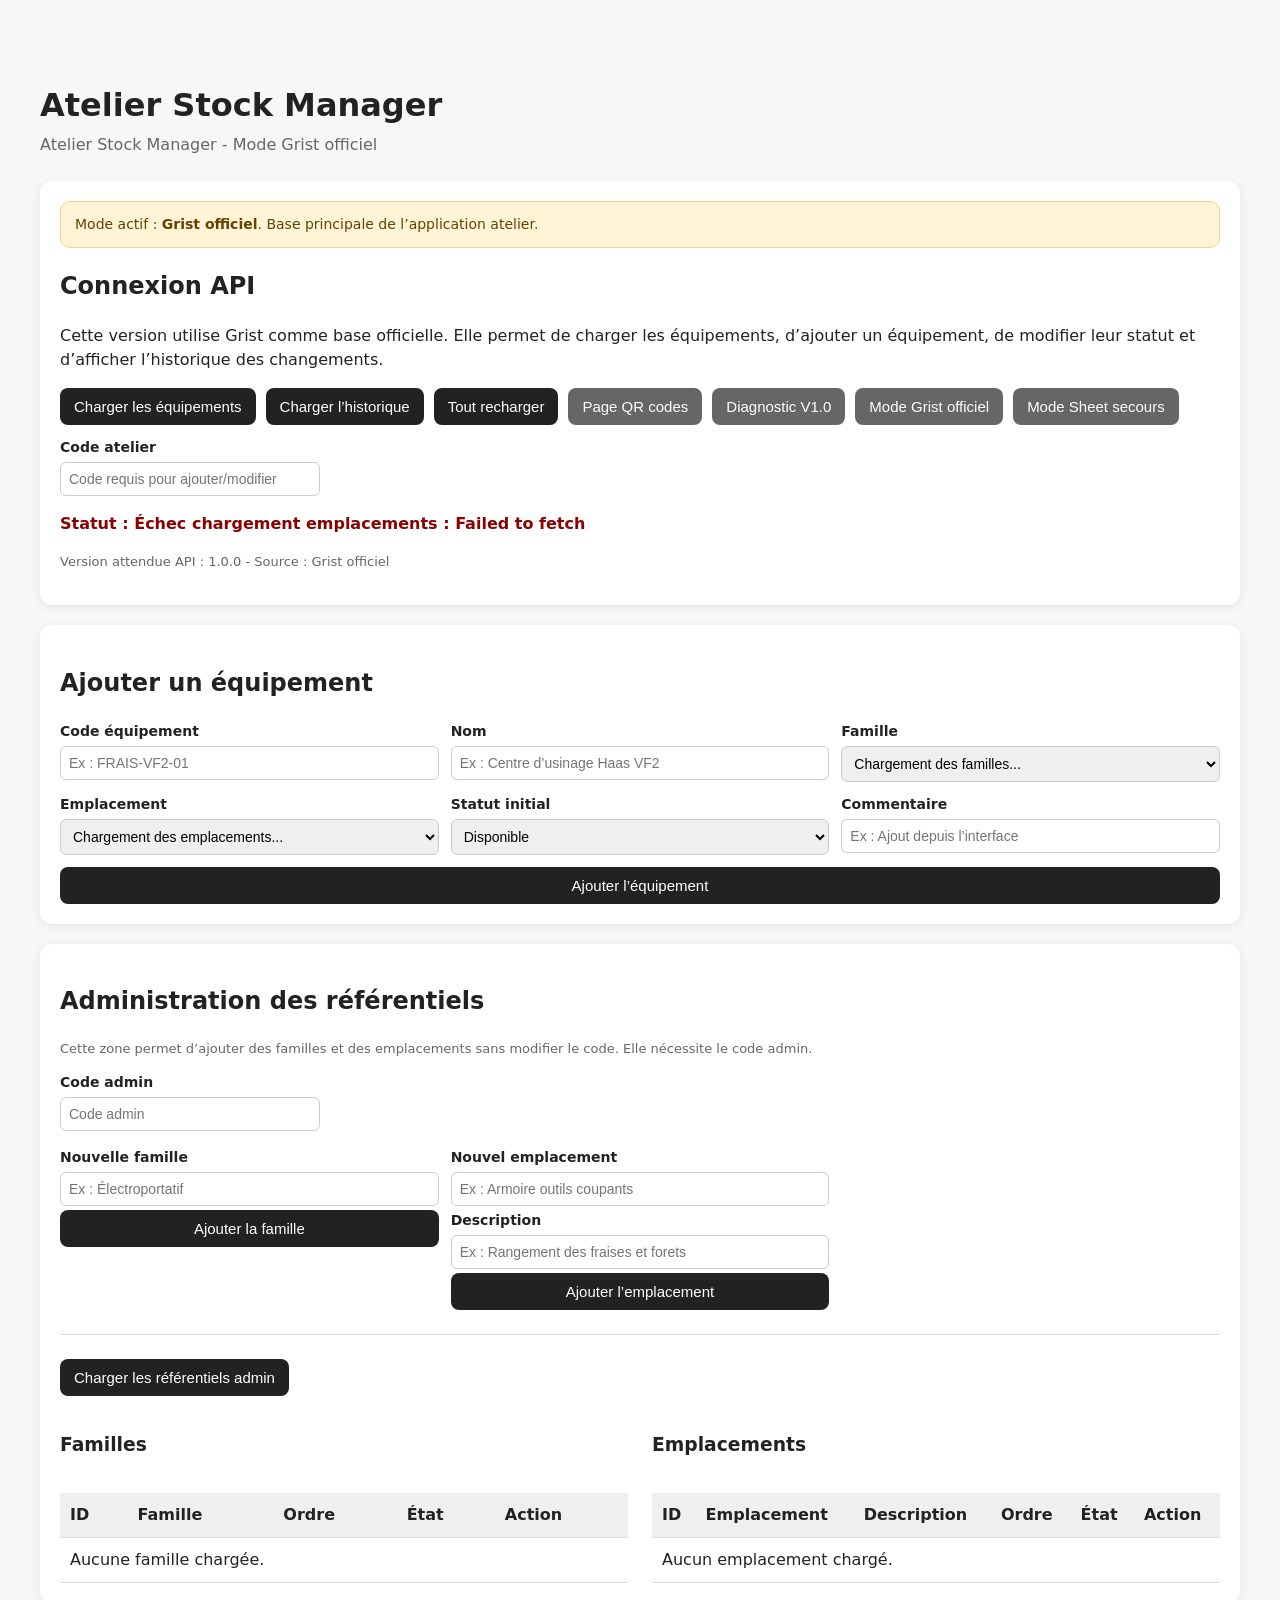
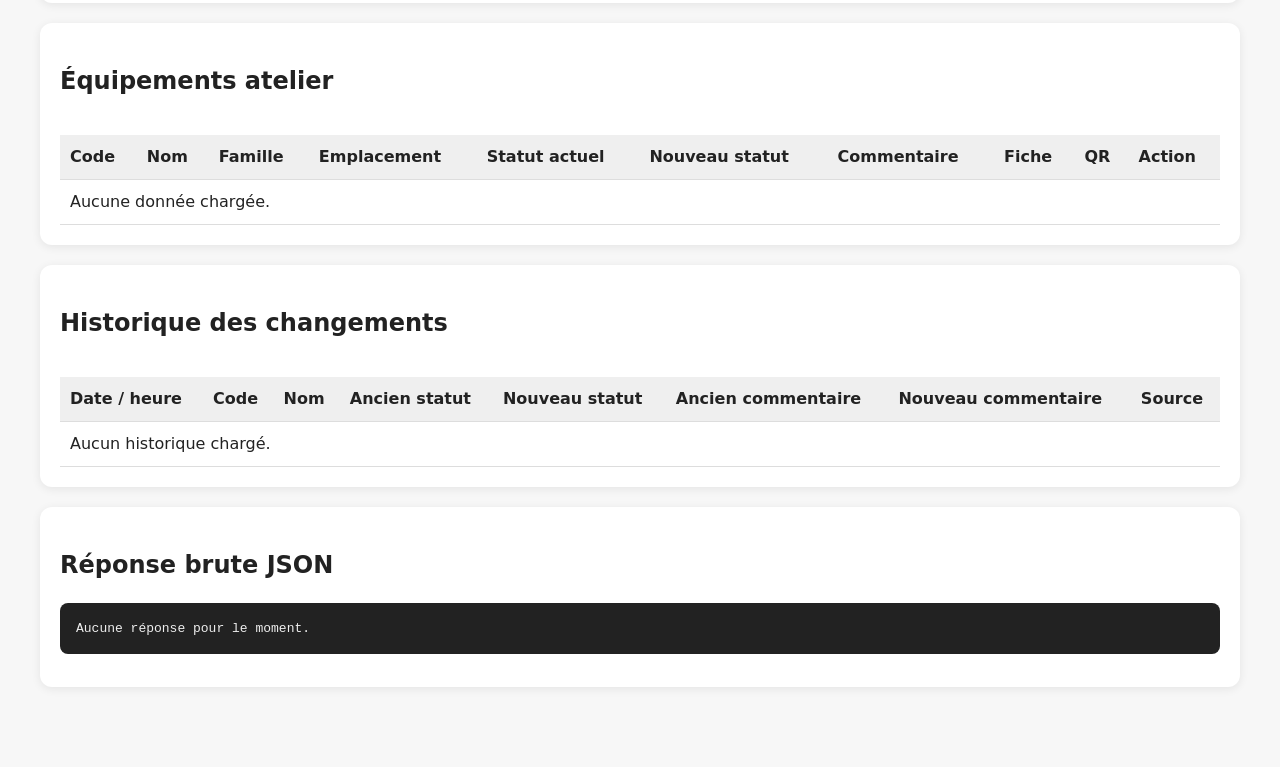
==== commit 76f1951c: "v1.00 V1.0 - Grist par défaut" ====
--- a/index.html
+++ b/index.html
@@ -2,23 +2,22 @@
 <html lang="fr">
 <head>
   <meta charset="utf-8">
-  <title>Atelier Stock Manager - Prototype Option B</title>
+  <title>Atelier Stock Manager - V1.0 Grist</title>
   <meta name="viewport" content="width=device-width, initial-scale=1">
 
-  <link rel="stylesheet" href="style.css?v=020c">
+  <link rel="stylesheet" href="style.css?v=100">
 </head>
 
 <body>
   <header>
     <h1>Atelier Stock Manager</h1>
-    <p class="subtitle">Prototype Option B - GitHub Pages + Google Apps Script + Google Sheet</p>
+    <p class="subtitle">Atelier Stock Manager - V1.0 - Grist officiel</p>
   </header>
 
   <section class="card">
     <h2>Connexion API</h2>
     <p>
-      Cette version permet de charger les équipements, d’ajouter un équipement,
-      de modifier leur statut et d’afficher l’historique des changements.
+      Cette version utilise Grist comme base officielle. Elle permet de charger les équipements, d’ajouter un équipement, de modifier leur statut et d’afficher l’historique des changements.
     </p>
 
     <div class="actions">
@@ -26,9 +25,7 @@
       <button id="historyButton">Charger l’historique</button>
       <button id="refreshAllButton">Tout recharger</button>
       <a href="qrcodes.html" target="_blank"><button type="button" class="btn-secondary">Page QR codes</button></a>
-      <a href="diagnostic.html" target="_blank"><button type="button" class="btn-secondary">Diagnostic V0.16</button></a>
-      <a href="grist-test.html" target="_blank"><button type="button" class="btn-secondary">Test Grist</button></a>
-      <a href="migration-test.html" target="_blank"><button type="button" class="btn-secondary">Migration V0.18</button></a>
+      <a href="diagnostic.html" target="_blank"><button type="button" class="btn-secondary">Diagnostic V1.0</button></a>
     </div>
 
     <div class="form-field" style="max-width: 260px; margin-top: 12px;">
@@ -37,7 +34,7 @@
     </div>
 
     <p id="status">Statut : en attente</p>
-    <p class="small">Version attendue API : 0.20.2 - Interface Grist ajout équipement + statut en test</p>
+    <p class="small">Version attendue API : 1.0.0 - Grist par défaut</p>
   </section>
 
  <section class="card">
@@ -234,6 +231,6 @@
     <pre id="rawJson">Aucune réponse pour le moment.</pre>
   </section>
 
-<script src="app.js?v=020c"></script>
+<script src="app.js?v=100"></script>
 </body>
 </html>
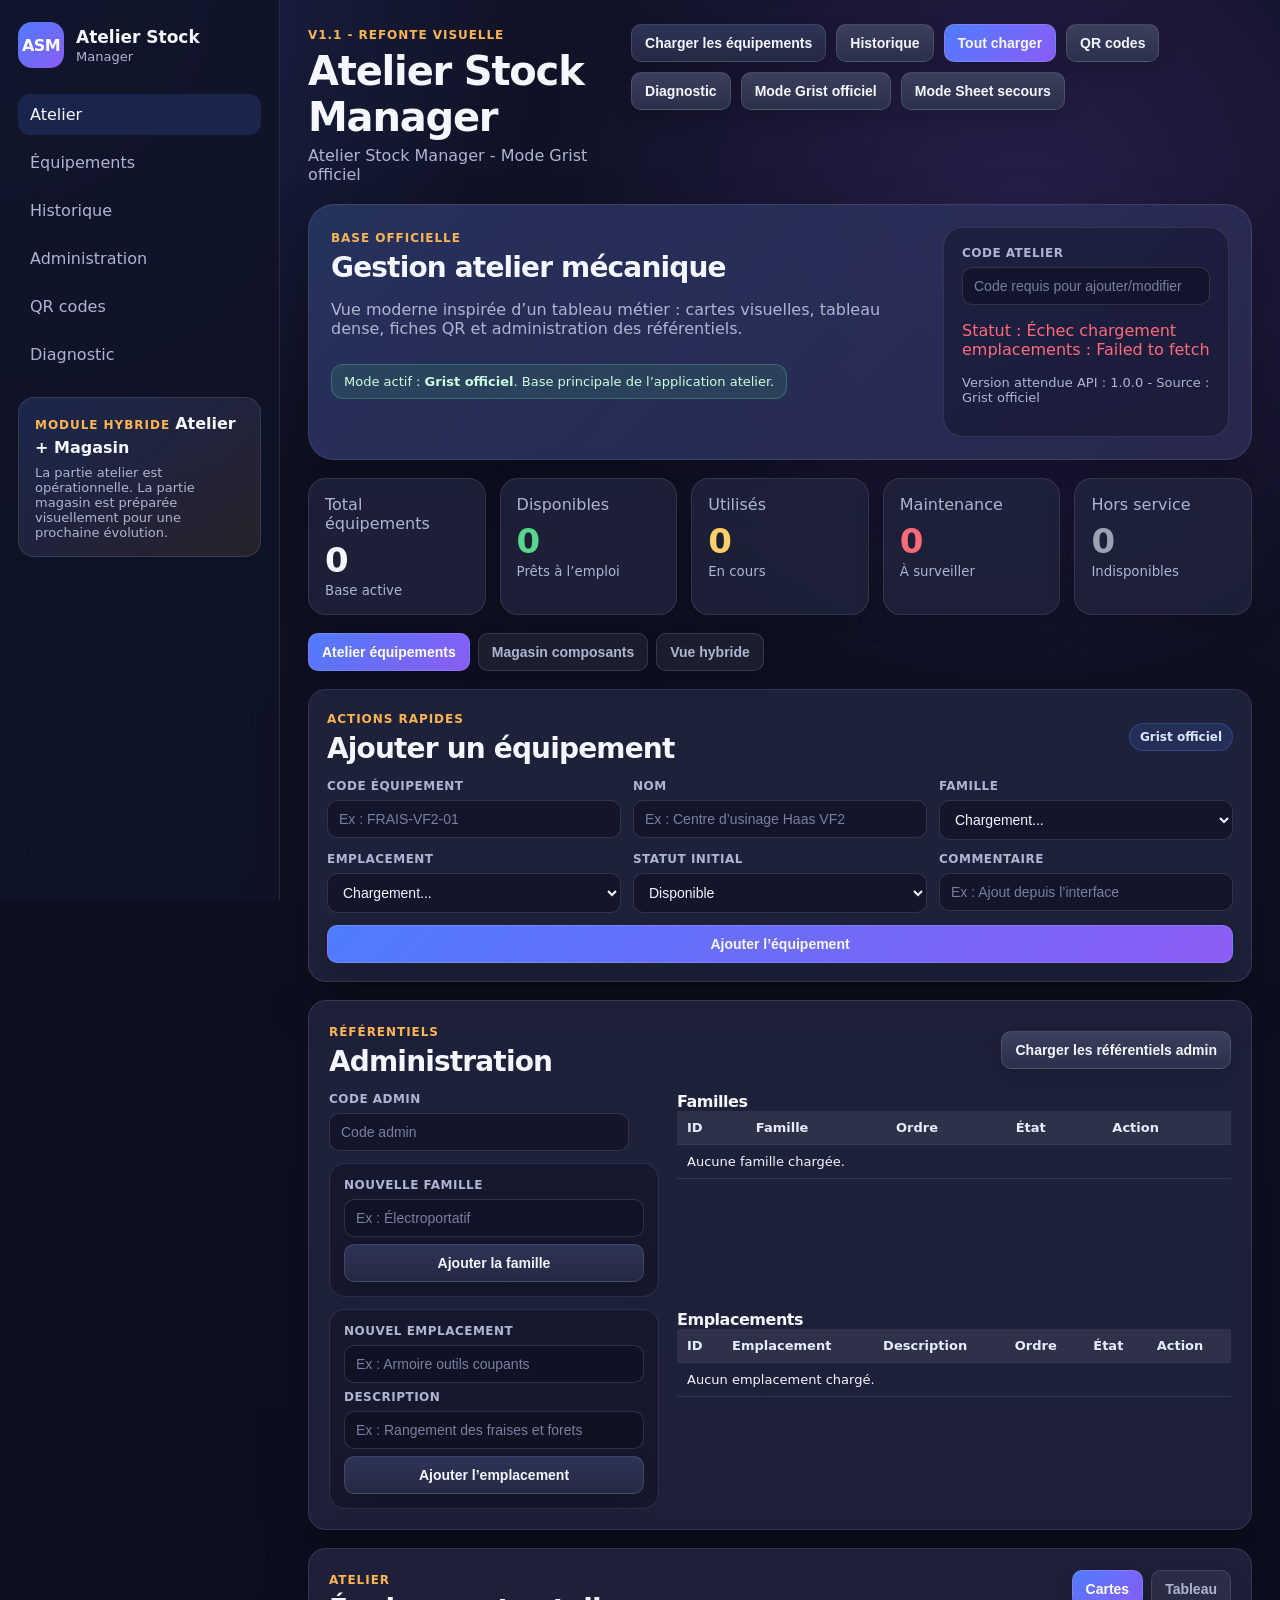
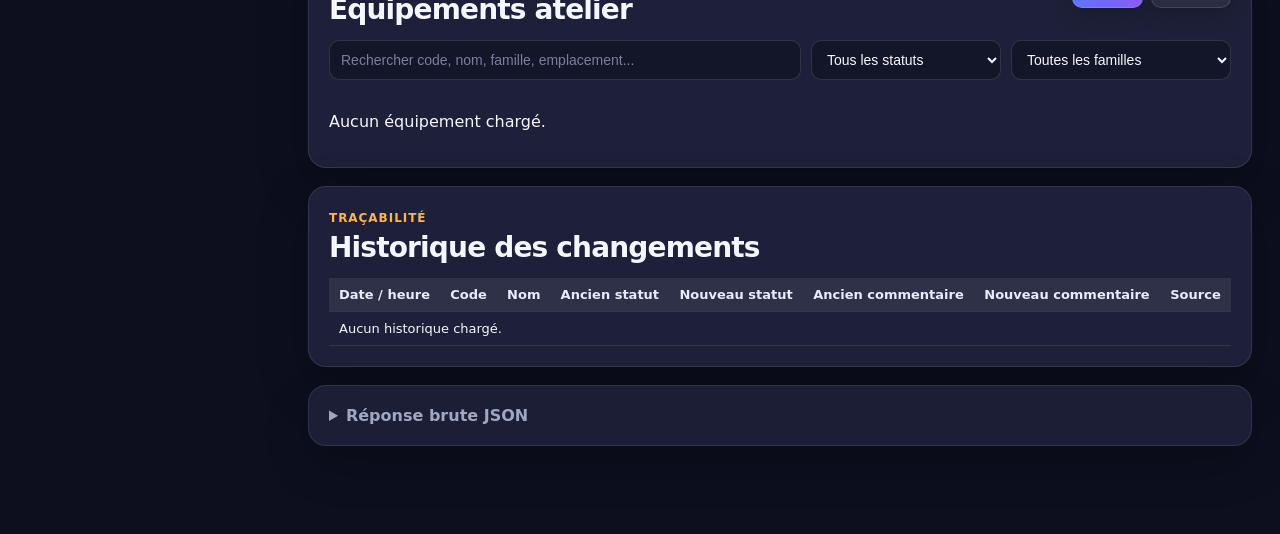
==== commit 326c0b49: "V1.1 Refonte visuelle hybride V1.1" ====
--- a/index.html
+++ b/index.html
@@ -2,235 +2,264 @@
 <html lang="fr">
 <head>
   <meta charset="utf-8">
-  <title>Atelier Stock Manager - V1.0 Grist</title>
+  <title>Atelier Stock Manager - V1.1 Hybride</title>
   <meta name="viewport" content="width=device-width, initial-scale=1">
-
-  <link rel="stylesheet" href="style.css?v=100">
+  <link rel="stylesheet" href="style.css?v=110">
 </head>
 
-<body>
-  <header>
-    <h1>Atelier Stock Manager</h1>
-    <p class="subtitle">Atelier Stock Manager - V1.0 - Grist officiel</p>
-  </header>
-
-  <section class="card">
-    <h2>Connexion API</h2>
-    <p>
-      Cette version utilise Grist comme base officielle. Elle permet de charger les équipements, d’ajouter un équipement, de modifier leur statut et d’afficher l’historique des changements.
-    </p>
-
-    <div class="actions">
-      <button id="loadButton">Charger les équipements</button>
-      <button id="historyButton">Charger l’historique</button>
-      <button id="refreshAllButton">Tout recharger</button>
-      <a href="qrcodes.html" target="_blank"><button type="button" class="btn-secondary">Page QR codes</button></a>
-      <a href="diagnostic.html" target="_blank"><button type="button" class="btn-secondary">Diagnostic V1.0</button></a>
+<body class="app-shell">
+  <aside class="sidebar no-print">
+    <div class="brand-block">
+      <div class="brand-icon">ASM</div>
+      <div>
+        <strong>Atelier Stock</strong>
+        <span>Manager</span>
+      </div>
     </div>
 
-    <div class="form-field" style="max-width: 260px; margin-top: 12px;">
-      <label for="writePin">Code atelier</label>
-      <input id="writePin" type="password" placeholder="Code requis pour ajouter/modifier">
+    <nav class="side-nav">
+      <a href="#atelierBoard" class="active">Atelier</a>
+      <a href="#equipementsSection">Équipements</a>
+      <a href="#historiqueSection">Historique</a>
+      <a href="#adminSection">Administration</a>
+      <a href="qrcodes.html">QR codes</a>
+      <a href="diagnostic.html">Diagnostic</a>
+    </nav>
+
+    <div class="sidebar-card">
+      <span class="eyebrow">Module hybride</span>
+      <strong>Atelier + Magasin</strong>
+      <p>La partie atelier est opérationnelle. La partie magasin est préparée visuellement pour une prochaine évolution.</p>
     </div>
-
-    <p id="status">Statut : en attente</p>
-    <p class="small">Version attendue API : 1.0.0 - Grist par défaut</p>
-  </section>
-
- <section class="card">
-  <h2>Ajouter un équipement</h2>
-
-  <form id="addEquipementForm">
-    <div class="form-grid">
-      <div class="form-field">
-        <label for="newCode">Code équipement</label>
-        <input id="newCode" type="text" placeholder="Ex : FRAIS-VF2-01" required>
-      </div>
-
-      <div class="form-field">
-        <label for="newNom">Nom</label>
-        <input id="newNom" type="text" placeholder="Ex : Centre d’usinage Haas VF2" required>
-      </div>
-
-      <div class="form-field">
-        <label for="newFamille">Famille</label>
-        <select id="newFamille" required>
-          <option value="">Chargement des familles...</option>
-        </select>
-      </div>
-
-      <div class="form-field">
-        <label for="newEmplacement">Emplacement</label>
-        <select id="newEmplacement" required>
-          <option value="">Chargement des emplacements...</option>
-        </select>
-      </div>
-
-      <div class="form-field">
-        <label for="newStatut">Statut initial</label>
-        <select id="newStatut" required>
+  </aside>
+
+  <main class="main-content">
+    <header class="topbar no-print">
+      <div>
+        <p class="eyebrow">V1.1 - refonte visuelle</p>
+        <h1>Atelier Stock Manager</h1>
+        <p class="subtitle">Interface hybride atelier / magasin - Grist officiel</p>
+      </div>
+      <div class="topbar-actions actions">
+        <button id="loadButton">Charger les équipements</button>
+        <button id="historyButton" class="btn-secondary">Historique</button>
+        <button id="refreshAllButton" class="btn-primary">Tout charger</button>
+        <a href="qrcodes.html" target="_blank"><button type="button" class="btn-secondary">QR codes</button></a>
+        <a href="diagnostic.html" target="_blank"><button type="button" class="btn-secondary">Diagnostic</button></a>
+      </div>
+    </header>
+
+    <section class="hero-board" id="atelierBoard">
+      <div class="hero-copy">
+        <span class="eyebrow">Base officielle</span>
+        <h2>Gestion atelier mécanique</h2>
+        <p>Vue moderne inspirée d’un tableau métier : cartes visuelles, tableau dense, fiches QR et administration des référentiels.</p>
+        <div class="mode-slot"></div>
+      </div>
+      <div class="pin-panel">
+        <div class="form-field compact-field">
+          <label for="writePin">Code atelier</label>
+          <input id="writePin" type="password" placeholder="Code requis pour ajouter/modifier">
+        </div>
+        <p id="status">Statut : en attente</p>
+        <p class="small">Version attendue API : 1.0.0 - Grist par défaut</p>
+      </div>
+    </section>
+
+    <section class="dashboard-grid" aria-label="Indicateurs atelier">
+      <article class="metric-card"><span>Total équipements</span><strong id="metricTotal">0</strong><small>Base active</small></article>
+      <article class="metric-card success"><span>Disponibles</span><strong id="metricDisponible">0</strong><small>Prêts à l’emploi</small></article>
+      <article class="metric-card warning"><span>Utilisés</span><strong id="metricUtilise">0</strong><small>En cours</small></article>
+      <article class="metric-card danger"><span>Maintenance</span><strong id="metricMaintenance">0</strong><small>À surveiller</small></article>
+      <article class="metric-card neutral"><span>Hors service</span><strong id="metricHorsService">0</strong><small>Indisponibles</small></article>
+    </section>
+
+    <section class="module-switch no-print">
+      <button class="module-tab active" data-board="atelier">Atelier équipements</button>
+      <button class="module-tab" data-board="magasin">Magasin composants</button>
+      <button class="module-tab" data-board="hybride">Vue hybride</button>
+    </section>
+
+    <section class="card board-panel" id="magasinPreview" hidden>
+      <div class="section-heading">
+        <div>
+          <p class="eyebrow">Préparation</p>
+          <h2>Magasin composants</h2>
+        </div>
+        <span class="pill ghost">Module à connecter</span>
+      </div>
+      <div class="magasin-grid">
+        <article class="stock-card preview-card"><div class="stock-image">CO</div><h3>Composants</h3><p>Quantités, seuil mini, fournisseur, QR code.</p></article>
+        <article class="stock-card preview-card"><div class="stock-image">PR</div><h3>Profilés</h3><p>Bibliothèque d’éléments longs et références.</p></article>
+        <article class="stock-card preview-card"><div class="stock-image">OU</div><h3>Outillage</h3><p>Stock, casiers, consommables, commandes.</p></article>
+      </div>
+      <p class="small">Cette zone prépare l’option hybride sans modifier les données actuelles. La V1.1 garde Grist atelier comme base principale.</p>
+    </section>
+
+    <section class="card compact-card no-print">
+      <div class="section-heading">
+        <div>
+          <p class="eyebrow">Actions rapides</p>
+          <h2>Ajouter un équipement</h2>
+        </div>
+        <span class="pill">Grist officiel</span>
+      </div>
+
+      <form id="addEquipementForm">
+        <div class="form-grid">
+          <div class="form-field">
+            <label for="newCode">Code équipement</label>
+            <input id="newCode" type="text" placeholder="Ex : FRAIS-VF2-01" required>
+          </div>
+          <div class="form-field">
+            <label for="newNom">Nom</label>
+            <input id="newNom" type="text" placeholder="Ex : Centre d’usinage Haas VF2" required>
+          </div>
+          <div class="form-field">
+            <label for="newFamille">Famille</label>
+            <select id="newFamille" required><option value="">Chargement...</option></select>
+          </div>
+          <div class="form-field">
+            <label for="newEmplacement">Emplacement</label>
+            <select id="newEmplacement" required><option value="">Chargement...</option></select>
+          </div>
+          <div class="form-field">
+            <label for="newStatut">Statut initial</label>
+            <select id="newStatut" required>
+              <option value="Disponible">Disponible</option>
+              <option value="Utilisé">Utilisé</option>
+              <option value="Maintenance">Maintenance</option>
+              <option value="Hors service">Hors service</option>
+            </select>
+          </div>
+          <div class="form-field">
+            <label for="newCommentaire">Commentaire</label>
+            <input id="newCommentaire" type="text" placeholder="Ex : Ajout depuis l’interface">
+          </div>
+          <div class="form-field full">
+            <button type="submit" class="btn-primary">Ajouter l’équipement</button>
+          </div>
+        </div>
+      </form>
+    </section>
+
+    <section class="card no-print" id="adminSection">
+      <div class="section-heading">
+        <div>
+          <p class="eyebrow">Référentiels</p>
+          <h2>Administration</h2>
+        </div>
+        <button id="loadAdminReferentielsButton" type="button" class="btn-secondary">Charger les référentiels admin</button>
+      </div>
+
+      <div class="admin-layout">
+        <div class="admin-forms">
+          <div class="form-field compact-field">
+            <label for="adminPin">Code admin</label>
+            <input id="adminPin" type="password" placeholder="Code admin">
+          </div>
+          <form id="addFamilleForm" class="mini-form">
+            <label for="newNomFamille">Nouvelle famille</label>
+            <input id="newNomFamille" type="text" placeholder="Ex : Électroportatif" required>
+            <button type="submit">Ajouter la famille</button>
+          </form>
+          <form id="addEmplacementForm" class="mini-form">
+            <label for="newNomEmplacement">Nouvel emplacement</label>
+            <input id="newNomEmplacement" type="text" placeholder="Ex : Armoire outils coupants" required>
+            <label for="newDescriptionEmplacement">Description</label>
+            <input id="newDescriptionEmplacement" type="text" placeholder="Ex : Rangement des fraises et forets">
+            <button type="submit">Ajouter l’emplacement</button>
+          </form>
+        </div>
+
+        <div class="admin-ref-grid">
+          <div>
+            <h3>Familles</h3>
+            <div class="table-container">
+              <table class="dense-table">
+                <thead><tr><th>ID</th><th>Famille</th><th>Ordre</th><th>État</th><th>Action</th></tr></thead>
+                <tbody id="adminFamillesBody"><tr><td colspan="5">Aucune famille chargée.</td></tr></tbody>
+              </table>
+            </div>
+          </div>
+          <div>
+            <h3>Emplacements</h3>
+            <div class="table-container">
+              <table class="dense-table">
+                <thead><tr><th>ID</th><th>Emplacement</th><th>Description</th><th>Ordre</th><th>État</th><th>Action</th></tr></thead>
+                <tbody id="adminEmplacementsBody"><tr><td colspan="6">Aucun emplacement chargé.</td></tr></tbody>
+              </table>
+            </div>
+          </div>
+        </div>
+      </div>
+    </section>
+
+    <section class="card" id="equipementsSection">
+      <div class="section-heading">
+        <div>
+          <p class="eyebrow">Atelier</p>
+          <h2>Équipements atelier</h2>
+        </div>
+        <div class="view-toggle no-print">
+          <button id="viewCardsButton" type="button" class="active">Cartes</button>
+          <button id="viewTableButton" type="button">Tableau</button>
+        </div>
+      </div>
+
+      <div class="filters no-print">
+        <input id="searchInput" type="search" placeholder="Rechercher code, nom, famille, emplacement...">
+        <select id="statusFilter">
+          <option value="">Tous les statuts</option>
           <option value="Disponible">Disponible</option>
           <option value="Utilisé">Utilisé</option>
           <option value="Maintenance">Maintenance</option>
           <option value="Hors service">Hors service</option>
         </select>
-      </div>
-
-      <div class="form-field">
-        <label for="newCommentaire">Commentaire</label>
-        <input id="newCommentaire" type="text" placeholder="Ex : Ajout depuis l’interface">
-      </div>
-
-      <div class="form-field full">
-        <button type="submit">Ajouter l’équipement</button>
-      </div>
-    </div>
-  </form>
-</section>
-
-<section class="card">
-  <h2>Administration des référentiels</h2>
-
-  <p class="small">
-    Cette zone permet d’ajouter des familles et des emplacements sans modifier le code.
-    Elle nécessite le code admin.
-  </p>
-
-  <div class="form-field" style="max-width: 260px; margin-bottom: 16px;">
-    <label for="adminPin">Code admin</label>
-    <input id="adminPin" type="password" placeholder="Code admin">
-  </div>
-
-  <div class="form-grid">
-    <form id="addFamilleForm" class="form-field">
-      <label for="newNomFamille">Nouvelle famille</label>
-      <input id="newNomFamille" type="text" placeholder="Ex : Électroportatif" required>
-      <button type="submit">Ajouter la famille</button>
-    </form>
-
-    <form id="addEmplacementForm" class="form-field">
-      <label for="newNomEmplacement">Nouvel emplacement</label>
-      <input id="newNomEmplacement" type="text" placeholder="Ex : Armoire outils coupants" required>
-
-      <label for="newDescriptionEmplacement">Description</label>
-      <input id="newDescriptionEmplacement" type="text" placeholder="Ex : Rangement des fraises et forets">
-
-      <button type="submit">Ajouter l’emplacement</button>
-    </form>
-  </div>
-    <hr>
-
-  <div class="actions">
-    <button id="loadAdminReferentielsButton" type="button">Charger les référentiels admin</button>
-  </div>
-
-  <div class="admin-ref-grid">
-    <div>
-      <h3>Familles</h3>
-      <div class="table-container">
-        <table>
+        <select id="familleFilter"><option value="">Toutes les familles</option></select>
+      </div>
+
+      <div id="cardsView" class="equipment-card-grid">
+        <p>Aucun équipement chargé.</p>
+      </div>
+
+      <div id="tableView" class="table-container" hidden>
+        <table class="dense-table">
           <thead>
             <tr>
-              <th>ID</th>
-              <th>Famille</th>
-              <th>Ordre</th>
-              <th>État</th>
-              <th>Action</th>
+              <th>Code</th><th>Nom</th><th>Famille</th><th>Emplacement</th><th>Statut actuel</th><th>Nouveau statut</th><th>Commentaire</th><th>Fiche</th><th>QR</th><th>Action</th>
             </tr>
           </thead>
-          <tbody id="adminFamillesBody">
-            <tr>
-              <td colspan="5">Aucune famille chargée.</td>
-            </tr>
-          </tbody>
+          <tbody id="equipementsBody"><tr><td colspan="10">Aucune donnée chargée.</td></tr></tbody>
         </table>
       </div>
-    </div>
-
-    <div>
-      <h3>Emplacements</h3>
+    </section>
+
+    <section class="card" id="historiqueSection">
+      <div class="section-heading">
+        <div>
+          <p class="eyebrow">Traçabilité</p>
+          <h2>Historique des changements</h2>
+        </div>
+      </div>
       <div class="table-container">
-        <table>
+        <table class="dense-table">
           <thead>
-            <tr>
-              <th>ID</th>
-              <th>Emplacement</th>
-              <th>Description</th>
-              <th>Ordre</th>
-              <th>État</th>
-              <th>Action</th>
-            </tr>
+            <tr><th>Date / heure</th><th>Code</th><th>Nom</th><th>Ancien statut</th><th>Nouveau statut</th><th>Ancien commentaire</th><th>Nouveau commentaire</th><th>Source</th></tr>
           </thead>
-          <tbody id="adminEmplacementsBody">
-            <tr>
-              <td colspan="6">Aucun emplacement chargé.</td>
-            </tr>
-          </tbody>
+          <tbody id="historiqueBody"><tr><td colspan="8">Aucun historique chargé.</td></tr></tbody>
         </table>
       </div>
-    </div>
-  </div>
-</section>
-
-  <section class="card">
-    <h2>Équipements atelier</h2>
-
-    <div class="table-container">
-      <table>
-        <thead>
-          <tr>
-            <th>Code</th>
-            <th>Nom</th>
-            <th>Famille</th>
-            <th>Emplacement</th>
-            <th>Statut actuel</th>
-            <th>Nouveau statut</th>
-            <th>Commentaire</th>
-            <th>Fiche</th>
-            <th>QR</th>
-            <th>Action</th>
-          </tr>
-        </thead>
-        <tbody id="equipementsBody">
-          <tr>
-            <td colspan="10">Aucune donnée chargée.</td>
-          </tr>
-        </tbody>
-      </table>
-    </div>
-  </section>
-
-  <section class="card">
-    <h2>Historique des changements</h2>
-
-    <div class="table-container">
-      <table>
-        <thead>
-          <tr>
-            <th>Date / heure</th>
-            <th>Code</th>
-            <th>Nom</th>
-            <th>Ancien statut</th>
-            <th>Nouveau statut</th>
-            <th>Ancien commentaire</th>
-            <th>Nouveau commentaire</th>
-            <th>Source</th>
-          </tr>
-        </thead>
-        <tbody id="historiqueBody">
-          <tr>
-            <td colspan="8">Aucun historique chargé.</td>
-          </tr>
-        </tbody>
-      </table>
-    </div>
-  </section>
-
-  <section class="card">
-    <h2>Réponse brute JSON</h2>
-    <pre id="rawJson">Aucune réponse pour le moment.</pre>
-  </section>
-
-<script src="app.js?v=100"></script>
+    </section>
+
+    <section class="card debug-card no-print">
+      <details>
+        <summary>Réponse brute JSON</summary>
+        <pre id="rawJson">Aucune réponse pour le moment.</pre>
+      </details>
+    </section>
+  </main>
+
+  <script src="app.js?v=110"></script>
 </body>
 </html>
--- a/style.css
+++ b/style.css
@@ -1,648 +1,542 @@
+:root {
+  --bg: #101225;
+  --bg-2: #171a31;
+  --panel: #20243d;
+  --panel-2: #2a2e49;
+  --panel-3: #343857;
+  --text: #f5f7ff;
+  --muted: #aeb5d1;
+  --muted-2: #79809d;
+  --line: rgba(255,255,255,0.10);
+  --accent: #4f7cff;
+  --accent-2: #8b5cf6;
+  --green: #57d68d;
+  --yellow: #ffd166;
+  --red: #ff6b7a;
+  --gray: #9aa3b2;
+  --orange: #ffb454;
+  --shadow: 0 18px 50px rgba(0,0,0,.28);
+  --radius: 18px;
+}
+
+* { box-sizing: border-box; }
+html { scroll-behavior: smooth; }
 body {
-      font-family: system-ui, Arial, sans-serif;
-      max-width: 1200px;
-      margin: 40px auto;
-      padding: 20px;
-      line-height: 1.5;
-      background: #f7f7f7;
-      color: #222;
-    }
-
-    header {
-      margin-bottom: 24px;
-    }
-
-    h1 {
-      margin-bottom: 4px;
-    }
-
-    .subtitle {
-      color: #666;
-      margin-top: 0;
-    }
-
-    .card {
-      background: white;
-      border-radius: 12px;
-      padding: 20px;
-      box-shadow: 0 2px 10px rgba(0,0,0,0.08);
-      margin-bottom: 20px;
-    }
-
-    .actions {
-      display: flex;
-      gap: 10px;
-      flex-wrap: wrap;
-      margin-top: 10px;
-    }
-
-    .form-grid {
-      display: grid;
-      grid-template-columns: repeat(3, 1fr);
-      gap: 12px;
-    }
-
-    .form-field {
-      display: flex;
-      flex-direction: column;
-      gap: 4px;
-    }
-
-    .form-field.full {
-      grid-column: 1 / -1;
-    }
-
-    label {
-      font-size: 14px;
-      font-weight: bold;
-    }
-
-    button {
-      padding: 10px 14px;
-      font-size: 15px;
-      cursor: pointer;
-      border: none;
-      border-radius: 8px;
-      background: #222;
-      color: white;
-    }
-
-    button:hover {
-      background: #444;
-    }
-
-    select, input {
-      padding: 8px;
-      border: 1px solid #ccc;
-      border-radius: 6px;
-      font-size: 14px;
-      width: 100%;
-      box-sizing: border-box;
-    }
-
-    #status {
-      font-weight: bold;
-    }
-
-    .ok {
-      color: green;
-    }
-
-    .ko {
-      color: darkred;
-    }
-
-    table {
-      width: 100%;
-      border-collapse: collapse;
-      margin-top: 16px;
-      background: white;
-    }
-
-    th, td {
-      border-bottom: 1px solid #ddd;
-      padding: 10px;
-      text-align: left;
-      vertical-align: top;
-    }
-
-    th {
-      background: #efefef;
-    }
-
-    .badge {
-      display: inline-block;
-      padding: 4px 8px;
-      border-radius: 999px;
-      font-size: 13px;
-      font-weight: bold;
-      background: #eee;
-    }
-
-    .statut-disponible {
-      background: #d9f7d9;
-      color: #166316;
-    }
-
-    .statut-utilise {
-      background: #fff1c2;
-      color: #7a5600;
-    }
-
-    .statut-maintenance {
-      background: #ffd9d9;
-      color: #8a1f1f;
-    }
-
-    .statut-hors-service {
-      background: #ddd;
-      color: #333;
-    }
-
-    .small {
-      font-size: 13px;
-      color: #666;
-    }
-
-    .table-container {
-      overflow-x: auto;
-    }
-
-    pre {
-      background: #222;
-      color: #eee;
-      padding: 16px;
-      border-radius: 8px;
-      overflow-x: auto;
-      white-space: pre-wrap;
-      font-size: 13px;
-    }
-
-    @media (max-width: 800px) {
-      .form-grid {
-        grid-template-columns: 1fr;
-      }
-    }
-hr {
-  border: none;
-  border-top: 1px solid #ddd;
-  margin: 24px 0;
-}
-
-.admin-ref-grid {
-  display: grid;
-  grid-template-columns: 1fr;
-  gap: 24px;
-  margin-top: 16px;
-}
-
-.ref-inactive {
-  opacity: 0.55;
-  background: #f4f4f4;
-}
-
-.btn-secondary {
-  background: #666;
-}
-
-.btn-secondary:hover {
-  background: #777;
-}
-
-.btn-warning {
-  background: #8a1f1f;
-}
-
-.btn-warning:hover {
-  background: #a52a2a;
-}
-
-.btn-success {
-  background: #166316;
-}
-
-.btn-success:hover {
-  background: #1f7d1f;
-}
-
-@media (min-width: 1000px) {
-  .admin-ref-grid {
-    grid-template-columns: 1fr 1fr;
-  }
-}
-
-/* V0.13 - Fiche équipement */
-.qr-link-box {
-  background: #f4f4f4;
-  color: #222;
-  border: 1px solid #ddd;
-}
-
-.fiche-table th {
-  width: 220px;
-}
-
-
-/* V0.14 - QR codes */
-.qr-toolbar {
+  margin: 0;
+  min-height: 100vh;
+  font-family: Inter, ui-sans-serif, system-ui, -apple-system, BlinkMacSystemFont, "Segoe UI", Arial, sans-serif;
+  color: var(--text);
+  background:
+    radial-gradient(circle at top left, rgba(79,124,255,.20), transparent 34rem),
+    radial-gradient(circle at 80% 10%, rgba(139,92,246,.18), transparent 30rem),
+    linear-gradient(180deg, var(--bg), #0d0f1f 70%);
+}
+
+body:not(.app-shell) {
+  max-width: 1180px;
+  margin: 0 auto;
+  padding: 28px 18px 60px;
+}
+
+.app-shell {
+  display: grid;
+  grid-template-columns: 280px minmax(0, 1fr);
+}
+
+.sidebar {
+  position: sticky;
+  top: 0;
+  height: 100vh;
+  padding: 22px 18px;
+  background: rgba(17, 20, 39, .88);
+  border-right: 1px solid var(--line);
+  backdrop-filter: blur(18px);
+  overflow-y: auto;
+}
+
+.brand-block {
+  display: flex;
+  gap: 12px;
+  align-items: center;
+  margin-bottom: 26px;
+}
+.brand-icon {
+  display: grid;
+  place-items: center;
+  width: 46px;
+  height: 46px;
+  border-radius: 14px;
+  background: linear-gradient(135deg, var(--accent), var(--accent-2));
+  color: #fff;
+  font-weight: 900;
+  letter-spacing: -.04em;
+}
+.brand-block strong { display: block; font-size: 17px; }
+.brand-block span { display: block; color: var(--muted); font-size: 13px; margin-top: 2px; }
+
+.side-nav {
+  display: grid;
+  gap: 7px;
+  margin-bottom: 22px;
+}
+.side-nav a {
+  color: var(--muted);
+  text-decoration: none;
+  padding: 11px 12px;
+  border-radius: 12px;
+  transition: .2s ease;
+}
+.side-nav a:hover, .side-nav a.active {
+  color: var(--text);
+  background: rgba(79,124,255,.16);
+}
+.sidebar-card {
+  padding: 16px;
+  border-radius: 16px;
+  background: linear-gradient(145deg, rgba(79,124,255,.18), rgba(255,180,84,.10));
+  border: 1px solid var(--line);
+}
+.sidebar-card p { color: var(--muted); font-size: 13px; margin: 8px 0 0; }
+
+.main-content {
+  min-width: 0;
+  padding: 24px 28px 70px;
+}
+
+.topbar {
+  display: flex;
+  align-items: flex-start;
+  justify-content: space-between;
+  gap: 18px;
+  margin-bottom: 20px;
+}
+h1, h2, h3 { margin: 0; letter-spacing: -.03em; }
+h1 { font-size: clamp(26px, 4vw, 40px); }
+h2 { font-size: clamp(20px, 3vw, 28px); }
+h3 { font-size: 16px; }
+.subtitle { color: var(--muted); margin: 6px 0 0; }
+.eyebrow {
+  display: inline-block;
+  margin: 0 0 6px;
+  color: var(--orange);
+  font-size: 12px;
+  font-weight: 800;
+  letter-spacing: .08em;
+  text-transform: uppercase;
+}
+
+.actions, .topbar-actions, .qr-toolbar, .mobile-actions-full {
   display: flex;
   gap: 10px;
   flex-wrap: wrap;
-  margin-top: 12px;
-}
-
+  align-items: center;
+}
+
+button, .button-like {
+  appearance: none;
+  border: 1px solid rgba(255,255,255,.12);
+  color: var(--text);
+  background: linear-gradient(180deg, #2e3458, #242943);
+  border-radius: 10px;
+  padding: 10px 13px;
+  font-size: 14px;
+  font-weight: 750;
+  cursor: pointer;
+  box-shadow: 0 8px 20px rgba(0,0,0,.16);
+  transition: transform .15s ease, border-color .15s ease, background .15s ease;
+}
+button:hover { transform: translateY(-1px); border-color: rgba(255,255,255,.22); }
+button:disabled { opacity: .55; cursor: not-allowed; transform: none; }
+.btn-primary { background: linear-gradient(135deg, var(--accent), var(--accent-2)); }
+.btn-secondary { background: linear-gradient(180deg, #3a405d, #2b304a); }
+.btn-warning { background: linear-gradient(180deg, #a6414b, #7d2c37); }
+.btn-success { background: linear-gradient(180deg, #2d9865, #1f764d); }
+
+a { color: inherit; }
+
+.hero-board {
+  display: grid;
+  grid-template-columns: minmax(0, 1.35fr) minmax(280px, .65fr);
+  gap: 18px;
+  padding: 22px;
+  border: 1px solid var(--line);
+  border-radius: 26px;
+  background:
+    linear-gradient(135deg, rgba(79,124,255,.18), rgba(139,92,246,.10)),
+    rgba(32,36,61,.84);
+  box-shadow: var(--shadow);
+  margin-bottom: 18px;
+}
+.hero-copy p { max-width: 760px; color: var(--muted); }
+.pin-panel {
+  padding: 18px;
+  border-radius: 20px;
+  background: rgba(13,15,31,.42);
+  border: 1px solid var(--line);
+}
+
+.card {
+  background: rgba(32,36,61,.88);
+  border: 1px solid var(--line);
+  border-radius: var(--radius);
+  box-shadow: var(--shadow);
+  padding: 20px;
+  margin-bottom: 18px;
+}
+.compact-card { padding: 18px; }
+.section-heading {
+  display: flex;
+  align-items: center;
+  justify-content: space-between;
+  gap: 14px;
+  margin-bottom: 14px;
+}
+.pill {
+  display: inline-flex;
+  align-items: center;
+  gap: 6px;
+  padding: 6px 10px;
+  border-radius: 999px;
+  background: rgba(79,124,255,.16);
+  color: #dbe5ff;
+  border: 1px solid rgba(79,124,255,.28);
+  font-size: 12px;
+  font-weight: 800;
+}
+.pill.ghost { background: rgba(255,255,255,.08); color: var(--muted); border-color: var(--line); }
+.small { font-size: 13px; color: var(--muted); }
+
+.dashboard-grid {
+  display: grid;
+  grid-template-columns: repeat(5, minmax(0, 1fr));
+  gap: 14px;
+  margin-bottom: 18px;
+}
+.metric-card {
+  padding: 16px;
+  border-radius: 18px;
+  background: rgba(32,36,61,.78);
+  border: 1px solid var(--line);
+  box-shadow: 0 10px 30px rgba(0,0,0,.18);
+}
+.metric-card span, .metric-card small { color: var(--muted); display: block; }
+.metric-card strong { display: block; font-size: 34px; line-height: 1; margin: 10px 0 6px; }
+.metric-card.success strong { color: var(--green); }
+.metric-card.warning strong { color: var(--yellow); }
+.metric-card.danger strong { color: var(--red); }
+.metric-card.neutral strong { color: var(--gray); }
+
+.module-switch, .view-toggle {
+  display: flex;
+  gap: 8px;
+  flex-wrap: wrap;
+  margin-bottom: 18px;
+}
+.module-tab, .view-toggle button {
+  background: rgba(255,255,255,.06);
+  color: var(--muted);
+}
+.module-tab.active, .view-toggle button.active {
+  color: white;
+  background: linear-gradient(135deg, var(--accent), var(--accent-2));
+}
+
+.form-grid {
+  display: grid;
+  grid-template-columns: repeat(3, minmax(0, 1fr));
+  gap: 12px;
+}
+.form-field, .mini-form {
+  display: flex;
+  flex-direction: column;
+  gap: 7px;
+}
+.form-field.full { grid-column: 1 / -1; }
+.compact-field { max-width: 300px; }
+label { color: var(--muted); font-size: 12px; font-weight: 800; text-transform: uppercase; letter-spacing: .04em; }
+input, select, textarea {
+  width: 100%;
+  color: var(--text);
+  background: rgba(13,15,31,.58);
+  border: 1px solid rgba(255,255,255,.13);
+  border-radius: 10px;
+  padding: 10px 11px;
+  font-size: 14px;
+  outline: none;
+}
+textarea { resize: vertical; }
+input::placeholder, textarea::placeholder { color: var(--muted-2); }
+input:focus, select:focus, textarea:focus { border-color: rgba(79,124,255,.75); box-shadow: 0 0 0 3px rgba(79,124,255,.12); }
+
+.filters {
+  display: grid;
+  grid-template-columns: minmax(260px, 1fr) 190px 220px;
+  gap: 10px;
+  margin-bottom: 16px;
+}
+
+.table-container { overflow-x: auto; }
+table { width: 100%; border-collapse: collapse; background: transparent; }
+th, td {
+  border-bottom: 1px solid var(--line);
+  padding: 11px 10px;
+  text-align: left;
+  vertical-align: middle;
+  font-size: 14px;
+}
+th {
+  position: sticky;
+  top: 0;
+  z-index: 1;
+  color: #e8ecff;
+  background: rgba(255,255,255,.08);
+  font-weight: 850;
+}
+tr:hover td { background: rgba(255,255,255,.035); }
+.dense-table th, .dense-table td { font-size: 13px; padding: 9px 10px; }
+
+.badge {
+  display: inline-flex;
+  align-items: center;
+  justify-content: center;
+  min-width: 74px;
+  padding: 6px 10px;
+  border-radius: 999px;
+  font-size: 12px;
+  font-weight: 850;
+  color: #08111f;
+}
+.statut-disponible { background: var(--green); }
+.statut-utilise { background: var(--yellow); }
+.statut-maintenance { background: var(--red); color: #2b0610; }
+.statut-hors-service { background: #c5cad7; color: #111; }
+
+.equipment-card-grid {
+  display: grid;
+  grid-template-columns: repeat(auto-fill, minmax(255px, 1fr));
+  gap: 14px;
+}
+.equipment-card {
+  overflow: hidden;
+  border-radius: 18px;
+  background: rgba(25,28,49,.98);
+  border: 1px solid var(--line);
+  box-shadow: 0 14px 34px rgba(0,0,0,.22);
+}
+.equipment-visual {
+  height: 130px;
+  display: grid;
+  place-items: center;
+  background:
+    radial-gradient(circle at center, rgba(255,255,255,.20), transparent 45%),
+    linear-gradient(135deg, #404765, #252a46);
+}
+.equipment-icon {
+  display: grid;
+  place-items: center;
+  width: 78px;
+  height: 78px;
+  border-radius: 24px;
+  color: #fff;
+  font-size: 38px;
+  background: linear-gradient(135deg, rgba(79,124,255,.95), rgba(139,92,246,.9));
+  box-shadow: 0 20px 40px rgba(0,0,0,.22);
+}
+.equipment-card-body { padding: 14px; }
+.equipment-card-head {
+  display: flex;
+  align-items: flex-start;
+  justify-content: space-between;
+  gap: 10px;
+  margin-bottom: 10px;
+}
+.equipment-card h3 { font-size: 17px; margin-bottom: 3px; }
+.equipment-card p { margin: 0; color: var(--muted); }
+.card-meta {
+  display: grid;
+  grid-template-columns: 1fr;
+  gap: 6px;
+  margin: 12px 0;
+}
+.card-meta span {
+  padding: 7px 9px;
+  border-radius: 10px;
+  color: #dbe1ff;
+  background: rgba(255,255,255,.06);
+  font-size: 13px;
+}
+.card-comment {
+  min-height: 38px;
+  font-size: 13px;
+}
+.card-actions { display: flex; gap: 8px; margin-top: 12px; }
+.card-actions a, .card-actions button { flex: 1; }
+.card-actions button { width: 100%; }
+
+.magasin-grid {
+  display: grid;
+  grid-template-columns: repeat(3, minmax(0, 1fr));
+  gap: 14px;
+}
+.stock-card {
+  padding: 16px;
+  border-radius: 18px;
+  background: rgba(13,15,31,.45);
+  border: 1px dashed rgba(255,255,255,.20);
+}
+.stock-image {
+  display: grid;
+  place-items: center;
+  width: 86px;
+  height: 70px;
+  margin-bottom: 12px;
+  border-radius: 14px;
+  background: rgba(255,255,255,.92);
+  color: #171a31;
+  font-weight: 900;
+}
+
+.admin-layout {
+  display: grid;
+  grid-template-columns: 330px minmax(0, 1fr);
+  gap: 18px;
+}
+.admin-forms {
+  display: grid;
+  gap: 12px;
+  align-self: start;
+}
+.mini-form {
+  padding: 14px;
+  border-radius: 16px;
+  background: rgba(13,15,31,.40);
+  border: 1px solid var(--line);
+}
+.admin-ref-grid {
+  display: grid;
+  grid-template-columns: 1fr;
+  gap: 18px;
+}
+.ref-inactive { opacity: .55; }
+.ref-inactive td { background: rgba(255,255,255,.025); }
+hr { border: none; border-top: 1px solid var(--line); margin: 20px 0; }
+
+.source-banner {
+  display: inline-block;
+  padding: 9px 12px;
+  border-radius: 12px;
+  border: 1px solid var(--line);
+  font-size: 13px;
+  margin-top: 10px;
+}
+.source-grist { background: rgba(87,214,141,.12); color: #caffdc; border-color: rgba(87,214,141,.30); }
+.source-sheet { background: rgba(255,209,102,.13); color: #ffeab0; border-color: rgba(255,209,102,.32); }
+#status.ok, .ok { color: var(--green); }
+#status.ko, .ko { color: var(--red); }
+
+pre {
+  background: #0b0d19;
+  border: 1px solid var(--line);
+  color: #e9edff;
+  padding: 14px;
+  border-radius: 14px;
+  overflow-x: auto;
+  white-space: pre-wrap;
+  font-size: 12px;
+}
+summary { cursor: pointer; color: var(--muted); font-weight: 800; }
+
+/* Fiche terrain */
+.mobile-header { margin-bottom: 18px; }
+.fiche-hero-top {
+  display: flex;
+  align-items: center;
+  justify-content: space-between;
+  gap: 14px;
+}
+.fiche-info-grid {
+  display: grid;
+  grid-template-columns: repeat(4, minmax(0, 1fr));
+  gap: 12px;
+  margin: 18px 0;
+}
+.info-tile {
+  padding: 14px;
+  border-radius: 16px;
+  background: rgba(13,15,31,.45);
+  border: 1px solid var(--line);
+}
+.info-tile span, .comment-box span { display: block; color: var(--muted); font-size: 12px; font-weight: 800; text-transform: uppercase; }
+.info-tile strong { display: block; margin-top: 6px; }
+.comment-box {
+  padding: 14px;
+  border-radius: 16px;
+  background: rgba(255,255,255,.06);
+}
+.status-button-grid {
+  display: grid;
+  grid-template-columns: repeat(4, minmax(0, 1fr));
+  gap: 10px;
+  margin: 12px 0;
+}
+.quick-status.selected { outline: 3px solid rgba(255,255,255,.28); transform: translateY(-1px); }
+.statut-button-disponible { background: linear-gradient(135deg, #31b86e, #57d68d); color: #06130c; }
+.statut-button-utilise { background: linear-gradient(135deg, #e0a92c, #ffd166); color: #1d1302; }
+.statut-button-maintenance { background: linear-gradient(135deg, #d8435a, #ff6b7a); color: #25070b; }
+.statut-button-hors-service { background: linear-gradient(135deg, #7e879b, #c5cad7); color: #111; }
+.qr-link-box { background: #0b0d19; color: #e9edff; border: 1px solid var(--line); }
+
+/* QR codes */
 .qr-grid {
   display: grid;
   grid-template-columns: repeat(auto-fill, minmax(260px, 1fr));
   gap: 16px;
   margin-top: 16px;
 }
-
 .qr-card {
-  border: 1px solid #ddd;
-  border-radius: 12px;
-  padding: 14px;
-  background: white;
   break-inside: avoid;
   page-break-inside: avoid;
-}
-
-.qr-card h3 {
-  margin: 0 0 4px 0;
-  font-size: 16px;
-}
-
-.qr-card p {
-  margin: 4px 0;
-}
-
-.qr-box {
-  display: flex;
-  justify-content: center;
-  align-items: center;
-  min-height: 180px;
-  margin: 12px 0;
-}
-
-.qr-box img,
-.qr-box canvas {
-  max-width: 170px;
-  max-height: 170px;
-}
-
-.qr-url {
-  font-size: 11px;
-  word-break: break-all;
-  background: #f4f4f4;
-  padding: 8px;
-  border-radius: 6px;
-}
-
-.print-only {
-  display: none;
+  padding: 16px;
+  border-radius: 18px;
+  background: rgba(255,255,255,.95);
+  color: #111;
+  border: 1px solid #ddd;
+}
+.qr-card .small { color: #555; }
+.qr-box { display: grid; place-items: center; margin: 14px 0; }
+.qr-url { font-size: 10px; word-break: break-all; }
+.print-only { display: none; }
+.debug-card { opacity: .92; }
+
+@media (max-width: 1100px) {
+  .app-shell { grid-template-columns: 1fr; }
+  .sidebar { position: relative; height: auto; display: none; }
+  .main-content { padding: 18px; }
+  .topbar, .hero-board, .admin-layout { grid-template-columns: 1fr; display: grid; }
+  .dashboard-grid { grid-template-columns: repeat(2, minmax(0, 1fr)); }
+  .filters { grid-template-columns: 1fr; }
+  .magasin-grid { grid-template-columns: 1fr; }
+  .admin-layout { grid-template-columns: 1fr; }
+}
+
+@media (max-width: 760px) {
+  body:not(.app-shell) { padding: 16px 10px 50px; }
+  .main-content { padding: 14px; }
+  .topbar-actions, .actions { align-items: stretch; }
+  .topbar-actions button, .actions button, .actions a { width: 100%; }
+  .form-grid, .fiche-info-grid, .status-button-grid { grid-template-columns: 1fr; }
+  .dashboard-grid { grid-template-columns: 1fr 1fr; }
+  .metric-card strong { font-size: 28px; }
+  .card, .hero-board { padding: 15px; border-radius: 16px; }
+  th, td { font-size: 12px; }
 }
 
 @media print {
-  body {
-    max-width: none;
-    margin: 0;
-    padding: 0;
-    background: white;
-  }
-
-  header,
-  .no-print,
-  #rawJson,
-  #status,
-  .debug-card {
-    display: none !important;
-  }
-
-  .card {
-    box-shadow: none;
-    border-radius: 0;
-    padding: 0;
-    margin: 0;
-  }
-
-  .qr-grid {
-    grid-template-columns: repeat(2, 1fr);
-    gap: 12px;
-  }
-
-  .qr-card {
-    border: 1px solid #000;
-    border-radius: 0;
-  }
-
-  .print-only {
-    display: block;
-  }
-}
-
-/* V0.15 - Diagnostic et stabilisation */
-.diagnostic-summary {
-  padding: 14px;
-  border-radius: 10px;
-  background: #f4f4f4;
-  font-weight: bold;
-}
-
-.diagnostic-ok {
-  background: #d9f7d9;
-  color: #166316;
-}
-
-.diagnostic-ko {
-  background: #ffd9d9;
-  color: #8a1f1f;
-}
-
-.diagnostic-ko-row {
-  background: #fff0f0;
-}
-
-.checklist {
-  display: grid;
-  gap: 10px;
-}
-
-.checklist label {
-  font-weight: normal;
-}
-
-.checklist input {
-  width: auto;
-  margin-right: 8px;
-}
-
-.no-print {
-  display: block;
-}
-
-@media print {
-  .no-print,
-  .actions,
-  #rawJson {
-    display: none !important;
-  }
-
-  body {
-    margin: 0;
-    padding: 12px;
-    background: white;
-  }
-
-  .card {
-    box-shadow: none;
-    border: 1px solid #ddd;
-    break-inside: avoid;
-    page-break-inside: avoid;
-  }
-}
-
-
-/* V0.16 - Optimisation smartphone / usage terrain */
-textarea {
-  padding: 8px;
-  border: 1px solid #ccc;
-  border-radius: 6px;
-  font-size: 14px;
-  width: 100%;
-  box-sizing: border-box;
-  font-family: inherit;
-  resize: vertical;
-}
-
-.fiche-page {
-  max-width: 980px;
-}
-
-.mobile-header h1 {
-  font-size: clamp(1.7rem, 5vw, 2.4rem);
-}
-
-.fiche-hero {
-  border-left: 6px solid #222;
-}
-
-.fiche-hero-top {
-  display: flex;
-  justify-content: space-between;
-  gap: 16px;
-  align-items: flex-start;
-  flex-wrap: wrap;
-}
-
-.fiche-hero h2 {
-  margin-top: 0;
-  font-size: clamp(1.4rem, 4vw, 2rem);
-}
-
-.fiche-statut-hero .badge {
-  font-size: 1rem;
-  padding: 8px 12px;
-}
-
-.label-muted {
-  text-transform: uppercase;
-  letter-spacing: 0.04em;
-  margin-bottom: 4px;
-}
-
-.fiche-info-grid {
-  display: grid;
-  grid-template-columns: repeat(4, 1fr);
-  gap: 12px;
-  margin-top: 18px;
-}
-
-.info-tile {
-  background: #f4f4f4;
-  border-radius: 10px;
-  padding: 12px;
-}
-
-.info-tile span,
-.comment-box span {
-  display: block;
-  color: #666;
-  font-size: 13px;
-  margin-bottom: 4px;
-}
-
-.info-tile strong {
-  font-size: 1rem;
-}
-
-.comment-box {
-  margin-top: 16px;
-  background: #f4f4f4;
-  border-radius: 10px;
-  padding: 12px;
-}
-
-.comment-box p {
-  margin: 0;
-  white-space: pre-wrap;
-}
-
-.mobile-action-card {
-  border: 2px solid #222;
-}
-
-.status-button-grid {
-  display: grid;
-  grid-template-columns: repeat(4, 1fr);
-  gap: 10px;
-  margin: 14px 0;
-}
-
-.quick-status {
-  min-height: 58px;
-  font-size: 16px;
-  border: 3px solid transparent;
-}
-
-.quick-status.selected {
-  outline: 3px solid #222;
-  outline-offset: 2px;
-  transform: translateY(-1px);
-}
-
-.statut-button-disponible {
-  background: #166316;
-}
-
-.statut-button-utilise {
-  background: #7a5600;
-}
-
-.statut-button-maintenance {
-  background: #8a1f1f;
-}
-
-.statut-button-hors-service {
-  background: #333;
-}
-
-.mobile-actions-full button {
-  width: 100%;
-  min-height: 52px;
-  font-size: 17px;
-}
-
-@media (max-width: 800px) {
-  body {
-    margin: 0;
-    padding: 12px;
-  }
-
-  .card {
-    padding: 16px;
-    border-radius: 14px;
-  }
-
-  .actions {
-    flex-direction: column;
-  }
-
-  .actions a,
-  .actions button {
-    width: 100%;
-  }
-
-  .fiche-info-grid {
-    grid-template-columns: 1fr 1fr;
-  }
-
-  .status-button-grid {
-    grid-template-columns: 1fr 1fr;
-  }
-
-  .quick-status {
-    min-height: 64px;
-    font-size: 17px;
-  }
-
-  .history-mobile-container table {
-    min-width: 760px;
-  }
-}
-
-@media (max-width: 480px) {
-  .fiche-info-grid {
-    grid-template-columns: 1fr;
-  }
-
-  .status-button-grid {
-    grid-template-columns: 1fr;
-  }
-}
-
-
-/* V0.17 - page test Grist */
-.summary-grid {
-  display: grid;
-  grid-template-columns: repeat(4, 1fr);
-  gap: 12px;
-  margin-top: 12px;
-}
-
-.summary-box {
-  background: #f4f4f4;
-  border-radius: 10px;
-  padding: 14px;
-  display: flex;
-  flex-direction: column;
-  gap: 6px;
-}
-
-.summary-box span {
-  font-size: 24px;
-  font-weight: bold;
-}
-
-.test-ok {
-  background: #d9f7d9;
-  color: #166316;
-}
-
-.test-warn {
-  background: #fff1c2;
-  color: #7a5600;
-}
-
-.test-ko {
-  background: #ffd9d9;
-  color: #8a1f1f;
-}
-
-@media (max-width: 800px) {
-  .summary-grid {
-    grid-template-columns: 1fr 1fr;
-  }
-}
-
-@media (max-width: 480px) {
-  .summary-grid {
-    grid-template-columns: 1fr;
-  }
-}
-
-
-.migration-highlight {
-  background: #fff6d6;
-  border-left: 4px solid #c98a00;
-  padding: 12px;
-  border-radius: 8px;
-}
-
-
-/* V0.19 - Affichage du mode de source de données */
-.source-banner {
-  padding: 12px 14px;
-  border-radius: 10px;
-  margin-bottom: 14px;
-  font-size: 14px;
-}
-
-.source-sheet {
-  background: #e8f4ff;
-  color: #123d5d;
-  border: 1px solid #b9dcf5;
-}
-
-.source-grist {
-  background: #fff4d6;
-  color: #604400;
-  border: 1px solid #f1d48a;
-}
-
-button:disabled,
-input:disabled,
-select:disabled,
-textarea:disabled {
-  opacity: 0.55;
-  cursor: not-allowed;
-}
+  body { background: white; color: black; }
+  body:not(.app-shell) { max-width: none; padding: 0; }
+  .no-print, .sidebar, .topbar, .debug-card, .module-switch, .filters, .view-toggle { display: none !important; }
+  .main-content { padding: 0; }
+  .card { box-shadow: none; border: none; background: white; color: black; }
+  .qr-card { background: white; color: black; border: 1px solid #ddd; }
+  .print-only { display: block; }
+}
